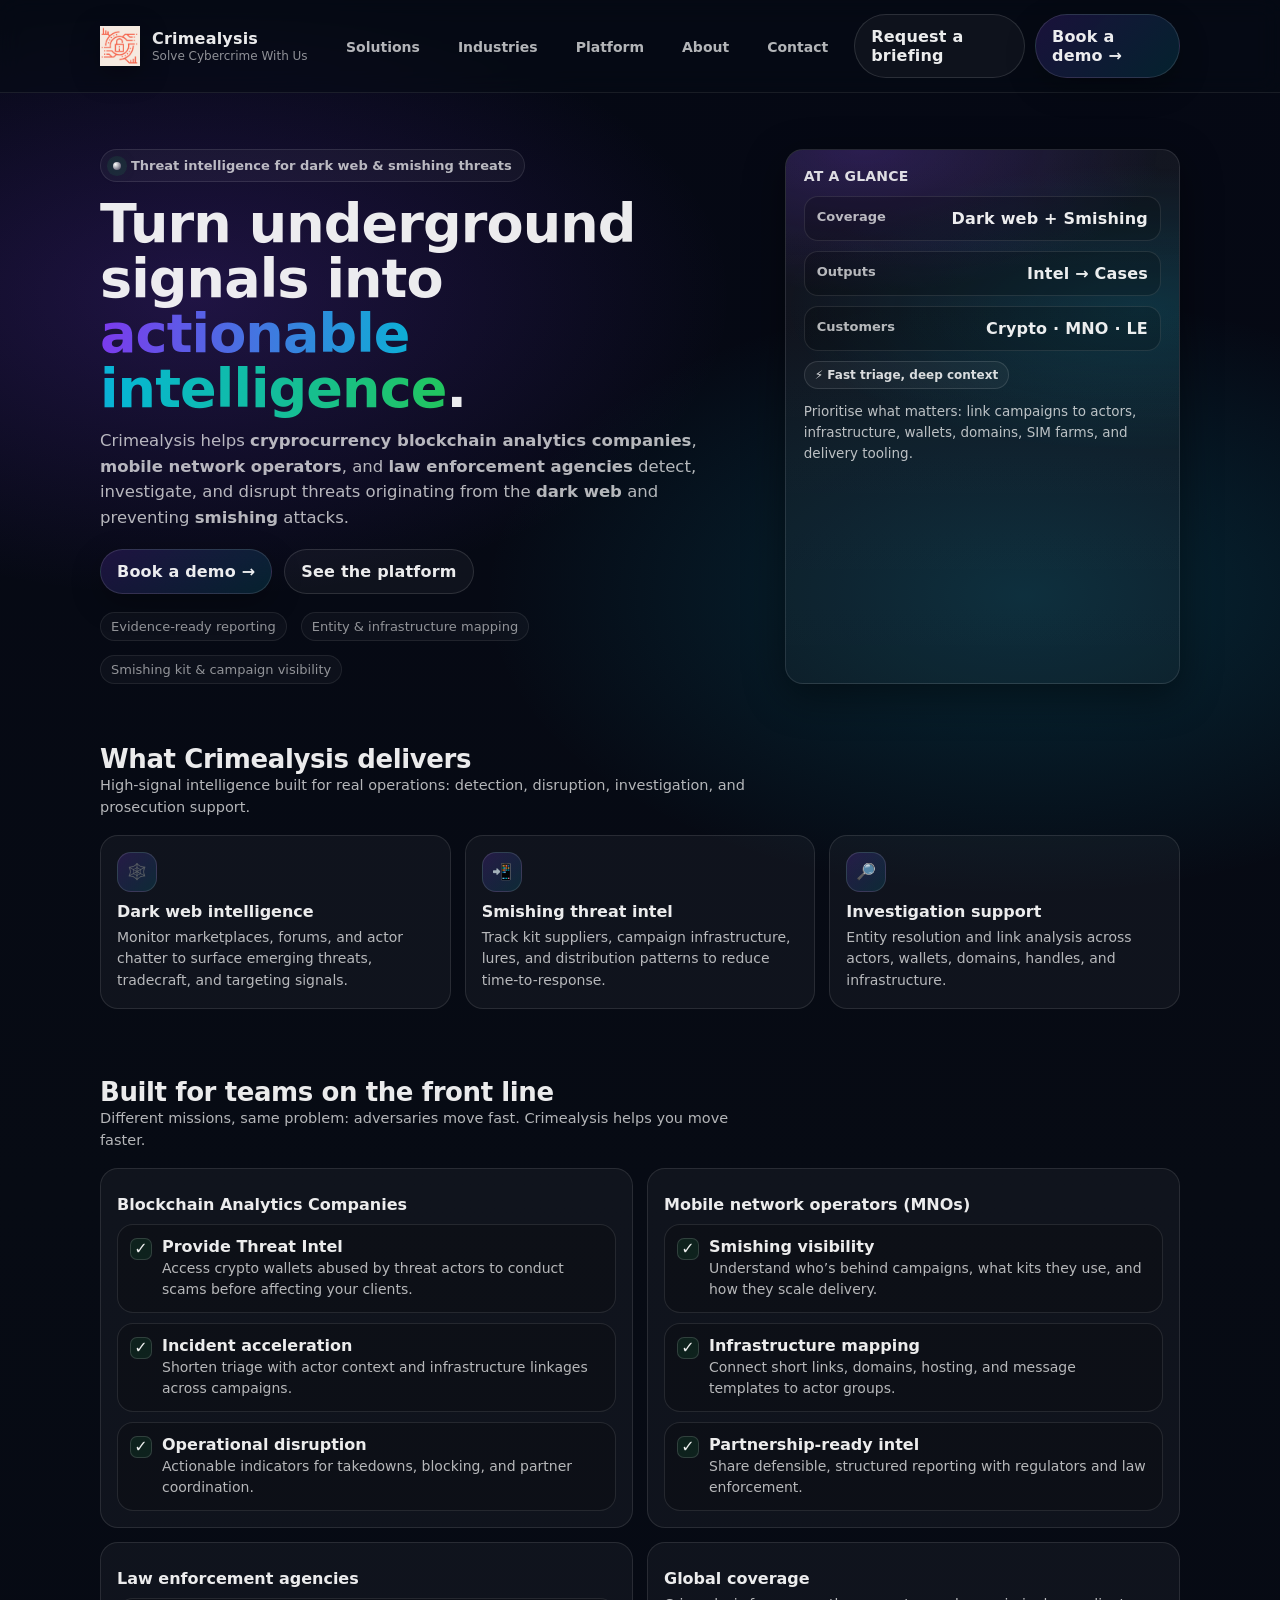
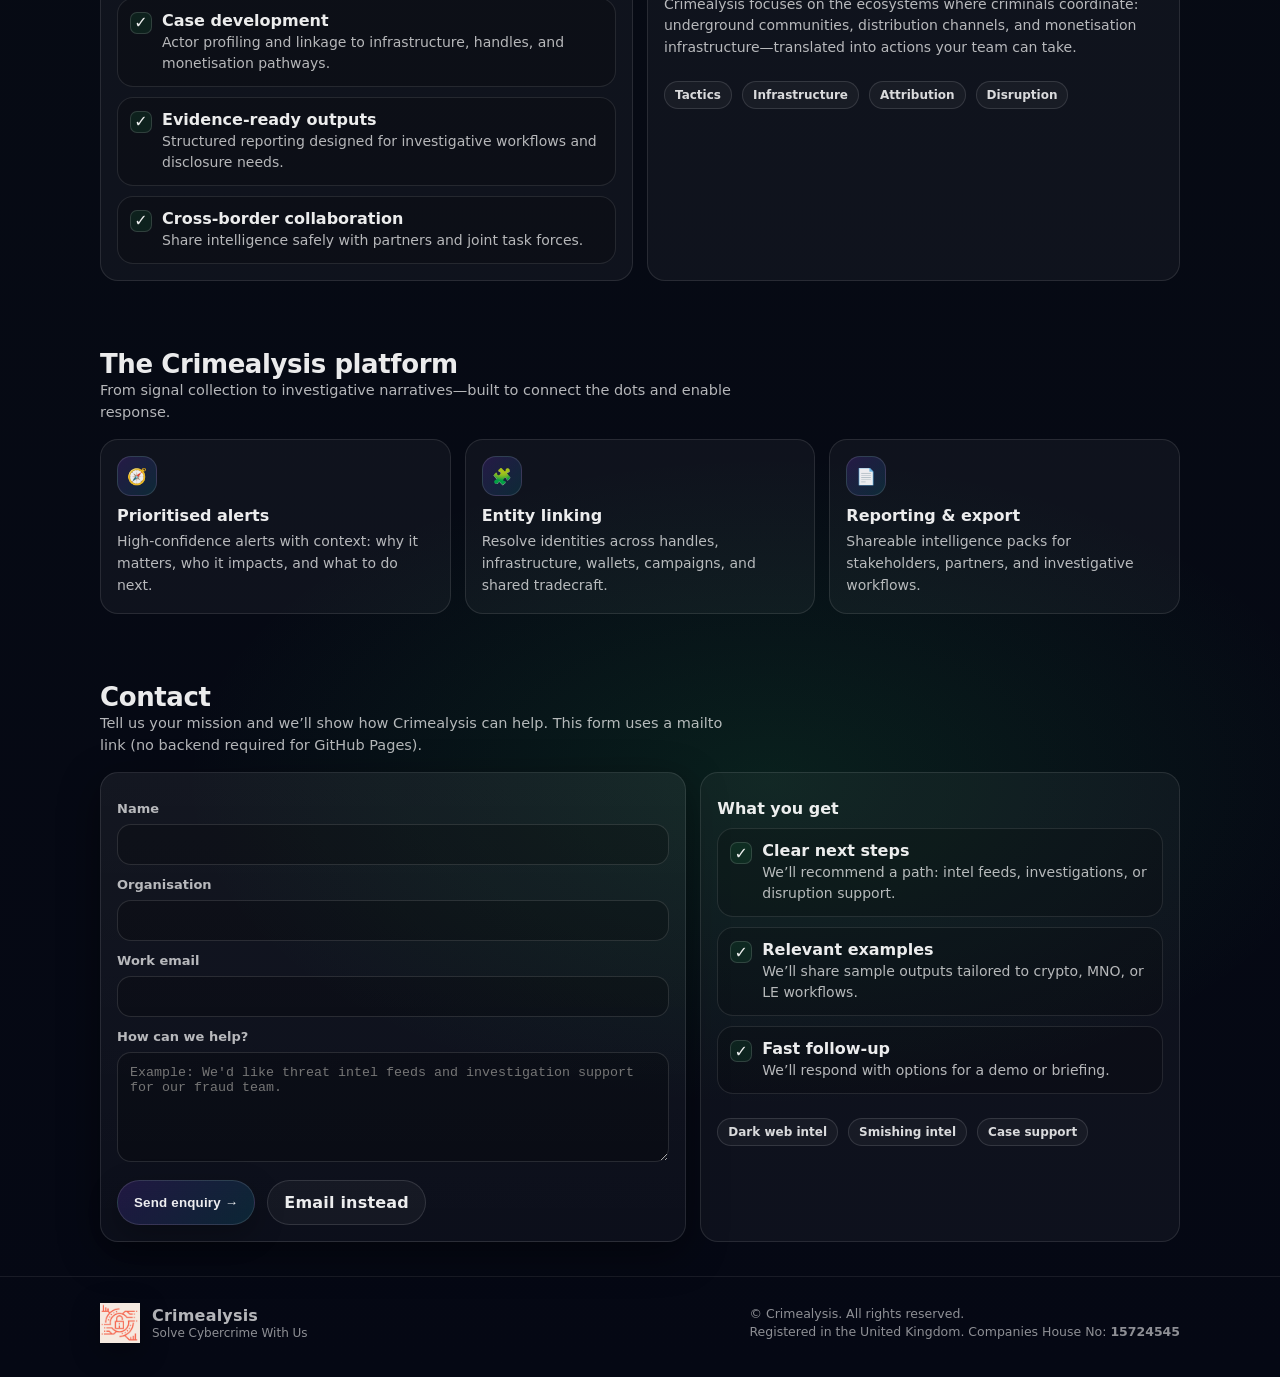
==== index.html @ 7a44de30 "Add files via upload" ====
<!doctype html>
<html lang="en-GB">

<head>
    <meta charset="utf-8" />
    <meta name="viewport" content="width=device-width, initial-scale=1" />
    <meta name="description" content="Crimealysis provides threat intelligence for crypto blockchain analytics companies, mobile network operators, and law enforcement—focused on dark web and smishing threats." />
    <meta name="theme-color" content="#0b1220" />
    <meta property="og:title" content="Crimealysis — Threat Intelligence for Dark Web & Smishing" />
    <meta property="og:description" content="Threat intelligence for crypto companies, mobile network operators, and law enforcement worldwide." />
    <meta property="og:type" content="website" />
    <meta property="og:image" content="assets/crimealysis-logo.png" />
    <meta property="og:locale" content="en_GB" />
    <title>Crimealysis — Threat Intelligence for Dark Web & Smishing Threat</title>
    <link rel="icon" href="assets/crimealysis-logo.png" />
    <link rel="stylesheet" href="css/styles.css" />
</head>

<body>
    <header>
        <div class="wrap">
            <div class="nav">
                <a class="brand" href="#top" aria-label="Crimealysis Home">
                    <img src="assets/crimealysis-logo.png" alt="Crimealysis logo" />
                    <div>
                        <div class="name">Crimealysis</div>
                        <div class="tag-mini">Solve Cybercrime With Us</div>
                    </div>
                </a>
                <button class="mobile-toggle" id="menuBtn" aria-expanded="false" aria-controls="mobileMenu">Menu</button>
                <nav aria-label="Primary navigation" class="desktop-nav">
                    <ul>
                        <li><a href="#solutions">Solutions</a></li>
                        <li><a href="#industries">Industries</a></li>
                        <li><a href="#platform">Platform</a></li>
                        <li><a href="#about">About</a></li>
                        <li><a href="#contact">Contact</a></li>
                    </ul>
                </nav>
                <div class="nav-cta">
                    <a class="btn secondary" href="#contact">Request a briefing</a>
                    <a class="btn" href="#contact">Book a demo →</a>
                </div>
            </div>
            <!-- Mobile menu -->
            <div id="mobileMenu" class="panel mobile-menu" hidden>
                <div class="pillrow">
                    <a class="btn secondary" href="#solutions">Solutions</a>
                    <a class="btn secondary" href="#industries">Industries</a>
                    <a class="btn secondary" href="#platform">Platform</a>
                    <a class="btn secondary" href="#about">About</a>
                    <a class="btn secondary" href="#contact">Contact</a>
                </div>
            </div>
        </div>
    </header>
    <main id="top">
        <div class="wrap">
            <section class="hero" aria-label="Hero">
                <div class="hero-grid">
                    <div>
                        <div class="kicker">
                            <span class="dot" aria-hidden="true"></span>
                            Threat intelligence for dark web & smishing threats
                        </div>
                        <h1>
                            Turn underground signals into <span class="grad">actionable intelligence</span>.
                        </h1>
                        <p class="lead">
                            Crimealysis helps <strong>cryprocurrency blockchain analytics companies</strong>, <strong>mobile network operators</strong>, and
                            <strong>law enforcement agencies</strong> detect, investigate, and disrupt threats originating from the
                            <strong>dark web</strong> and preventing <strong>smishing</strong> attacks.
                        </p>
                        <div class="hero-actions">
                            <a class="btn" href="#contact">Book a demo →</a>
                            <a class="btn secondary" href="#platform">See the platform</a>
                        </div>
                        <div class="mini" role="list" aria-label="Highlights">
                            <span role="listitem">Evidence-ready reporting</span>
                            <span role="listitem">Entity & infrastructure mapping</span>
                            <span role="listitem">Smishing kit & campaign visibility</span>
                        </div>
                    </div>
                    <aside class="panel hero-card" aria-label="At-a-glance">
                        <h3>At a glance</h3>
                        <div class="stat">
                            <div class="row">
                                <div class="label">Coverage</div>
                                <div class="value">Dark web + Smishing</div>
                            </div>
                            <div class="row">
                                <div class="label">Outputs</div>
                                <div class="value">Intel → Cases</div>
                            </div>
                            <div class="row">
                                <div class="label">Customers</div>
                                <div class="value">Crypto · MNO · LE</div>
                            </div>
                        </div>
                        <div class="badge" title="Designed for investigations and operational response">
                            ⚡ Fast triage, deep context
                        </div>
                        <p class="hero-card-note">
                            Prioritise what matters: link campaigns to actors, infrastructure, wallets, domains, SIM farms, and delivery tooling.
                        </p>
                    </aside>
                </div>
            </section>
            <section id="solutions" aria-label="Solutions">
                <div class="section-head">
                    <div>
                        <h2>What Crimealysis delivers</h2>
                        <p>High-signal intelligence built for real operations: detection, disruption, investigation, and prosecution support.</p>
                    </div>
                </div>
                <div class="grid3">
                    <div class="card">
                        <div class="icon" aria-hidden="true">🕸️</div>
                        <h3>Dark web intelligence</h3>
                        <p>Monitor marketplaces, forums, and actor chatter to surface emerging threats, tradecraft, and targeting signals.</p>
                    </div>
                    <div class="card">
                        <div class="icon" aria-hidden="true">📲</div>
                        <h3>Smishing threat intel</h3>
                        <p>Track kit suppliers, campaign infrastructure, lures, and distribution patterns to reduce time-to-response.</p>
                    </div>
                    <div class="card">
                        <div class="icon" aria-hidden="true">🔎</div>
                        <h3>Investigation support</h3>
                        <p>Entity resolution and link analysis across actors, wallets, domains, handles, and infrastructure.</p>
                    </div>
                </div>
            </section>
            <section id="industries" aria-label="Industries">
                <div class="section-head">
                    <div>
                        <h2>Built for teams on the front line</h2>
                        <p>Different missions, same problem: adversaries move fast. Crimealysis helps you move faster.</p>
                    </div>
                </div>
                <div class="split">
                    <div class="card">
                        <h3>Blockchain Analytics Companies</h3>
                        <div class="list">
                            <div class="li">
                                <div class="check" aria-hidden="true">✓</div>
                                <div>
                                    <strong>Provide Threat Intel</strong>
                                    <span>Access crypto wallets abused by threat actors to conduct scams before affecting your clients.</span>
                                </div>
                            </div>
                            <div class="li">
                                <div class="check" aria-hidden="true">✓</div>
                                <div>
                                    <strong>Incident acceleration</strong>
                                    <span>Shorten triage with actor context and infrastructure linkages across campaigns.</span>
                                </div>
                            </div>
                            <div class="li">
                                <div class="check" aria-hidden="true">✓</div>
                                <div>
                                    <strong>Operational disruption</strong>
                                    <span>Actionable indicators for takedowns, blocking, and partner coordination.</span>
                                </div>
                            </div>
                        </div>
                    </div>
                    <div class="card">
                        <h3>Mobile network operators (MNOs)</h3>
                        <div class="list">
                            <div class="li">
                                <div class="check" aria-hidden="true">✓</div>
                                <div>
                                    <strong>Smishing visibility</strong>
                                    <span>Understand who’s behind campaigns, what kits they use, and how they scale delivery.</span>
                                </div>
                            </div>
                            <div class="li">
                                <div class="check" aria-hidden="true">✓</div>
                                <div>
                                    <strong>Infrastructure mapping</strong>
                                    <span>Connect short links, domains, hosting, and message templates to actor groups.</span>
                                </div>
                            </div>
                            <div class="li">
                                <div class="check" aria-hidden="true">✓</div>
                                <div>
                                    <strong>Partnership-ready intel</strong>
                                    <span>Share defensible, structured reporting with regulators and law enforcement.</span>
                                </div>
                            </div>
                        </div>
                    </div>
                    <div class="card">
                        <h3>Law enforcement agencies</h3>
                        <div class="list">
                            <div class="li">
                                <div class="check" aria-hidden="true">✓</div>
                                <div>
                                    <strong>Case development</strong>
                                    <span>Actor profiling and linkage to infrastructure, handles, and monetisation pathways.</span>
                                </div>
                            </div>
                            <div class="li">
                                <div class="check" aria-hidden="true">✓</div>
                                <div>
                                    <strong>Evidence-ready outputs</strong>
                                    <span>Structured reporting designed for investigative workflows and disclosure needs.</span>
                                </div>
                            </div>
                            <div class="li">
                                <div class="check" aria-hidden="true">✓</div>
                                <div>
                                    <strong>Cross-border collaboration</strong>
                                    <span>Share intelligence safely with partners and joint task forces.</span>
                                </div>
                            </div>
                        </div>
                    </div>
                    <div class="card">
                        <h3>Global coverage</h3>
                        <p class="muted">
                            Crimealysis focuses on the ecosystems where criminals coordinate: underground communities, distribution channels,
                            and monetisation infrastructure—translated into actions your team can take.
                        </p>
                        <div class="pillrow">
                            <span class="badge">Tactics</span>
                            <span class="badge">Infrastructure</span>
                            <span class="badge">Attribution</span>
                            <span class="badge">Disruption</span>
                        </div>
                    </div>
                </div>
            </section>
            <section id="platform" aria-label="Platform">
                <div class="section-head">
                    <div>
                        <h2>The Crimealysis platform</h2>
                        <p>From signal collection to investigative narratives—built to connect the dots and enable response.</p>
                    </div>
                </div>
                <div class="grid3">
                    <div class="card">
                        <div class="icon" aria-hidden="true">🧭</div>
                        <h3>Prioritised alerts</h3>
                        <p>High-confidence alerts with context: why it matters, who it impacts, and what to do next.</p>
                    </div>
                    <div class="card">
                        <div class="icon" aria-hidden="true">🧩</div>
                        <h3>Entity linking</h3>
                        <p>Resolve identities across handles, infrastructure, wallets, campaigns, and shared tradecraft.</p>
                    </div>
                    <div class="card">
                        <div class="icon" aria-hidden="true">📄</div>
                        <h3>Reporting & export</h3>
                        <p>Shareable intelligence packs for stakeholders, partners, and investigative workflows.</p>
                    </div>
                </div>
            </section>
            <section id="contact" aria-label="Contact">
                <div class="section-head">
                    <div>
                        <h2>Contact</h2>
                        <p>Tell us your mission and we’ll show how Crimealysis can help. This form uses a mailto link (no backend required for GitHub Pages).</p>
                    </div>
                </div>
                <div class="contact">
                    <div class="panel form">
                        <form id="contactForm" action="https://formspree.io/f/mdaongka" method="POST">
                            <label for="name">Name</label>
                            <input id="name" name="name" autocomplete="name" required />
                            <label for="org">Organisation</label>
                            <input id="org" name="org" autocomplete="organization" required />
                            <label for="email">Work email</label>
                            <input id="email" name="email" type="email" autocomplete="email" required />
                            <label for="message">How can we help?</label>
                            <textarea id="message" name="message" placeholder="Example: We'd like threat intel feeds and investigation support for our fraud team."></textarea>
                            <div class="hero-actions" style="margin-top:14px;">
                                <button class="btn" type="submit">Send enquiry →</button>
                                <a class="btn secondary" href="mailto:contact@crimealysis.com?subject=Crimealysis%20Enquiry">Email instead</a>
                            </div>
                            <div id="formStatus" class="form-status" role="status" aria-live="polite"></div>
                        </form>
                    </div>
                    <div class="card">
                        <h3>What you get</h3>
                        <div class="list">
                            <div class="li">
                                <div class="check" aria-hidden="true">✓</div>
                                <div><strong>Clear next steps</strong><span>We’ll recommend a path: intel feeds, investigations, or disruption support.</span></div>
                            </div>
                            <div class="li">
                                <div class="check" aria-hidden="true">✓</div>
                                <div><strong>Relevant examples</strong><span>We’ll share sample outputs tailored to crypto, MNO, or LE workflows.</span></div>
                            </div>
                            <div class="li">
                                <div class="check" aria-hidden="true">✓</div>
                                <div><strong>Fast follow-up</strong><span>We’ll respond with options for a demo or briefing.</span></div>
                            </div>
                        </div>
                        <div class="pillrow" style="margin-top:14px;">
                            <span class="badge">Dark web intel</span>
                            <span class="badge">Smishing intel</span>
                            <span class="badge">Case support</span>
                        </div>
                    </div>
                </div>
            </section>
        </div>
    </main>
    <footer>
        <div class="wrap">
            <div class="foot">
                <div class="brand" style="min-width:auto">
                    <img src="assets/crimealysis-logo.png" alt="Crimealysis logo" />
                    <div>
                        <div class="name">Crimealysis</div>
                        <div class="tag-mini">Solve Cybercrime With Us</div>
                    </div>
                </div>
                <div class="fine">
                    © <span id="year"></span> Crimealysis. All rights reserved.
                    <br />
                    Registered in the United Kingdom. Companies House No: <strong>15724545</strong>
                </div>
            </div>
        </div>
    </footer>
    <script src="js/main.js"></script>
</body>

</html>
---- css/styles.css ----
:root{
  --bg:#070b14;
  --panel:rgba(255,255,255,.06);
  --text:rgba(255,255,255,.92);
  --muted:rgba(255,255,255,.70);
  --muted2:rgba(255,255,255,.55);
  --stroke:rgba(255,255,255,.12);

  --shadow: 0 12px 40px rgba(0,0,0,.45);
  --radius: 18px;
  --max: 1120px;
}

*{box-sizing:border-box}
html{scroll-behavior:smooth}
body{
  margin:0;
  font-family: ui-sans-serif, system-ui, -apple-system, Segoe UI, Roboto, Helvetica, Arial, "Apple Color Emoji","Segoe UI Emoji";
  color:var(--text);
  background:
    radial-gradient(900px 500px at 15% 10%, rgba(124,58,237,.22), transparent 60%),
    radial-gradient(900px 500px at 80% 20%, rgba(6,182,212,.18), transparent 60%),
    radial-gradient(900px 500px at 60% 80%, rgba(34,197,94,.12), transparent 65%),
    linear-gradient(180deg, #050814 0%, #070b14 40%, #050814 100%);
  min-height:100vh;
}

a{color:inherit; text-decoration:none}
.wrap{max-width:var(--max); margin:0 auto; padding:0 20px}

.btn{
  display:inline-flex; align-items:center; justify-content:center; gap:.55rem;
  padding:12px 16px;
  border-radius: 999px;
  border:1px solid var(--stroke);
  background: linear-gradient(135deg, rgba(124,58,237,.18), rgba(6,182,212,.14));
  color:var(--text);
  box-shadow: 0 10px 30px rgba(0,0,0,.28);
  font-weight: 650;
  letter-spacing:.2px;
  transition: transform .12s ease, background .2s ease, border-color .2s ease;
  user-select:none;
  cursor:pointer;
}
.btn:hover{transform: translateY(-1px); border-color: rgba(255,255,255,.22)}
.btn.secondary{
  background: rgba(255,255,255,.04);
  box-shadow:none;
}

header{
  position:sticky; top:0; z-index:50;
  backdrop-filter: blur(12px);
  background: rgba(7,11,20,.55);
  border-bottom: 1px solid rgba(255,255,255,.08);
}
.nav{
  display:flex; align-items:center; justify-content:space-between;
  padding: 14px 0;
  gap:16px;
}
.brand{display:flex; align-items:center; gap:12px; min-width: 220px;}
.brand img{
  width: 40px; height: 40px; object-fit: contain;
  filter: drop-shadow(0 8px 14px rgba(0,0,0,.35));
}
.brand .name{font-weight:800; letter-spacing:.2px}
.brand .tag-mini{color:var(--muted2); font-size: 12px; margin-top:1px}

.desktop-nav ul{
  list-style:none; margin:0; padding:0;
  display:flex; gap: 18px; align-items:center;
}
.desktop-nav a{
  color: var(--muted);
  font-weight: 650;
  font-size: 14px;
  padding: 8px 10px;
  border-radius: 999px;
  transition: background .2s ease, color .2s ease;
}
.desktop-nav a:hover{background: rgba(255,255,255,.06); color: var(--text)}

.nav-cta{display:flex; gap:10px; align-items:center}

.mobile-toggle{
  display:none;
  border:1px solid var(--stroke);
  background: rgba(255,255,255,.04);
  border-radius: 12px;
  padding: 10px 12px;
  color: var(--text);
  font-weight: 700;
}

.panel{
  border: 1px solid rgba(255,255,255,.10);
  background: linear-gradient(180deg, rgba(255,255,255,.06), rgba(255,255,255,.03));
  border-radius: var(--radius);
  box-shadow: var(--shadow);
}

.mobile-menu{margin: 0 0 14px; padding: 10px}

.hero{padding: 56px 0 26px}
.hero-grid{
  display:grid;
  grid-template-columns: 1.25fr .75fr;
  gap: 26px;
  align-items: stretch;
}
.kicker{
  display:inline-flex; align-items:center; gap:10px;
  padding: 8px 12px;
  border:1px solid rgba(255,255,255,.10);
  background: rgba(255,255,255,.04);
  border-radius: 999px;
  color: var(--muted);
  font-weight: 650;
  font-size: 13px;
}
.dot{
  width:8px; height:8px; border-radius: 50%;
  background: radial-gradient(circle at 30% 30%, #fff, rgba(255,255,255,.12));
  box-shadow: 0 0 0 6px rgba(34,197,94,.10), 0 0 22px rgba(34,197,94,.18);
}
h1{
  font-size: clamp(34px, 5vw, 54px);
  line-height: 1.02;
  margin: 14px 0 12px;
  letter-spacing: -0.9px;
}
.grad{
  background: linear-gradient(90deg, rgba(124,58,237,1), rgba(6,182,212,1), rgba(34,197,94,1));
  -webkit-background-clip: text;
  background-clip:text;
  color: transparent;
}
.lead{
  color: var(--muted);
  font-size: 16.5px;
  line-height: 1.55;
  max-width: 60ch;
  margin: 0 0 18px;
}
.hero-actions{display:flex; gap:12px; flex-wrap:wrap; margin-top: 16px}
.mini{
  display:flex; gap:14px; flex-wrap:wrap;
  margin-top: 18px;
  color: var(--muted2);
  font-size: 13px;
}
.mini span{
  display:inline-flex; align-items:center; gap:8px;
  padding: 6px 10px;
  border:1px solid rgba(255,255,255,.08);
  background: rgba(255,255,255,.03);
  border-radius: 999px;
}

.hero-card{padding: 18px; position:relative; overflow:hidden}
.hero-card::before{
  content:"";
  position:absolute;
  inset:-2px;
  background:
    radial-gradient(500px 240px at 20% 0%, rgba(124,58,237,.28), transparent 60%),
    radial-gradient(600px 240px at 90% 30%, rgba(6,182,212,.22), transparent 60%);
  opacity:.85;
  pointer-events:none;
}
.hero-card > *{position:relative}
.hero-card h3{
  margin: 0 0 10px;
  font-size: 14px;
  letter-spacing:.18px;
  color: rgba(255,255,255,.85);
  font-weight: 800;
  text-transform: uppercase;
}
.stat{display:grid; gap: 10px; margin-top: 12px}
.stat .row{
  display:flex; justify-content:space-between; gap:14px;
  padding: 12px 12px;
  border-radius: 14px;
  border:1px solid rgba(255,255,255,.10);
  background: rgba(0,0,0,.20);
}
.stat .label{color: var(--muted); font-weight: 650; font-size: 13px}
.stat .value{font-weight: 850; letter-spacing:.2px}
.badge{
  display:inline-flex; align-items:center; gap:8px;
  font-size: 12px; font-weight: 750;
  padding: 6px 10px;
  border-radius: 999px;
  border:1px solid rgba(255,255,255,.12);
  background: rgba(255,255,255,.04);
  color: rgba(255,255,255,.84);
  margin-top: 10px;
}
.hero-card-note{
  margin:12px 0 0;
  color: rgba(255,255,255,.72);
  font-size: 13.5px;
  line-height: 1.55;
}

section{padding: 34px 0}
.section-head{
  display:flex; align-items:flex-end; justify-content:space-between; gap:18px;
  margin-bottom: 16px;
}
.section-head h2{
  margin:0;
  font-size: 26px;
  letter-spacing: -0.4px;
}
.section-head p{
  margin:0;
  color: var(--muted);
  max-width: 70ch;
  line-height:1.55;
  font-size: 14.5px;
}

.grid3{
  display:grid;
  grid-template-columns: repeat(3, 1fr);
  gap: 14px;
}
.card{
  padding: 16px;
  border-radius: var(--radius);
  border: 1px solid rgba(255,255,255,.10);
  background: rgba(255,255,255,.04);
}
.card h3{margin:10px 0 6px; font-size: 16px}
.card p{margin:0; color: var(--muted); line-height:1.55; font-size: 14px}
.icon{
  width: 40px; height: 40px; border-radius: 14px;
  border: 1px solid rgba(255,255,255,.12);
  background: linear-gradient(135deg, rgba(124,58,237,.20), rgba(6,182,212,.14));
  display:grid; place-items:center;
  font-weight: 900;
}

.split{
  display:grid;
  grid-template-columns: 1fr 1fr;
  gap: 14px;
}
.list{display:grid; gap:10px; margin-top: 10px}
.li{
  display:flex; gap:10px; align-items:flex-start;
  padding: 12px;
  border: 1px solid rgba(255,255,255,.10);
  border-radius: 16px;
  background: rgba(0,0,0,.18);
}
.check{
  width: 22px; height: 22px; border-radius: 7px;
  border:1px solid rgba(255,255,255,.14);
  background: rgba(34,197,94,.10);
  display:grid; place-items:center;
  flex: 0 0 auto;
  margin-top: 1px;
}
.li strong{display:block; margin-bottom:2px}
.li span{color: var(--muted); line-height:1.5; font-size: 14px}
.muted{margin-top:10px; color: var(--muted); line-height:1.6}

.contact{
  display:grid;
  grid-template-columns: 1.1fr .9fr;
  gap: 14px;
  align-items:stretch;
}
.form{padding: 16px}

.form-status{
  margin-top: 12px;
  padding: 12px 12px;
  border-radius: 14px;
  border: 1px solid rgba(255,255,255,.12);
  background: rgba(255,255,255,.04);
  color: rgba(255,255,255,.86);
  font-size: 13.5px;
  line-height: 1.5;
  display: none;
}
.form-status.show{ display:block; }
.form-status.ok{
  border-color: rgba(34,197,94,.25);
  background: rgba(34,197,94,.10);
}
.form-status.err{
  border-color: rgba(239,68,68,.30);
  background: rgba(239,68,68,.10);
}


label{display:block; font-size: 13px; color: var(--muted); font-weight: 650; margin: 12px 0 8px}
input, textarea{
  width:100%;
  padding: 12px 12px;
  border-radius: 14px;
  border: 1px solid rgba(255,255,255,.12);
  background: rgba(0,0,0,.22);
  color: var(--text);
  outline:none;
}
textarea{min-height: 110px; resize: vertical}
.help{color: var(--muted2); font-size: 12px; margin-top: 10px; line-height:1.5}

.pillrow{display:flex; flex-wrap:wrap; gap:10px; margin-top: 12px}

footer{
  padding: 26px 0 34px;
  border-top: 1px solid rgba(255,255,255,.08);
  color: var(--muted);
}
.foot{
  display:flex;
  justify-content:space-between;
  gap: 16px;
  flex-wrap: wrap;
  align-items:center;
}
.fine{color: var(--muted2); font-size: 12.5px; line-height:1.5}

@media (max-width: 920px){
  .hero-grid{grid-template-columns: 1fr}
  .grid3{grid-template-columns: 1fr}
  .split{grid-template-columns: 1fr}
  .contact{grid-template-columns: 1fr}
  .desktop-nav ul{display:none}
  .mobile-toggle{display:inline-flex}
  .brand{min-width:auto}
}

@media (prefers-reduced-motion: reduce){
  html{scroll-behavior:auto}
  .btn{transition:none}
}
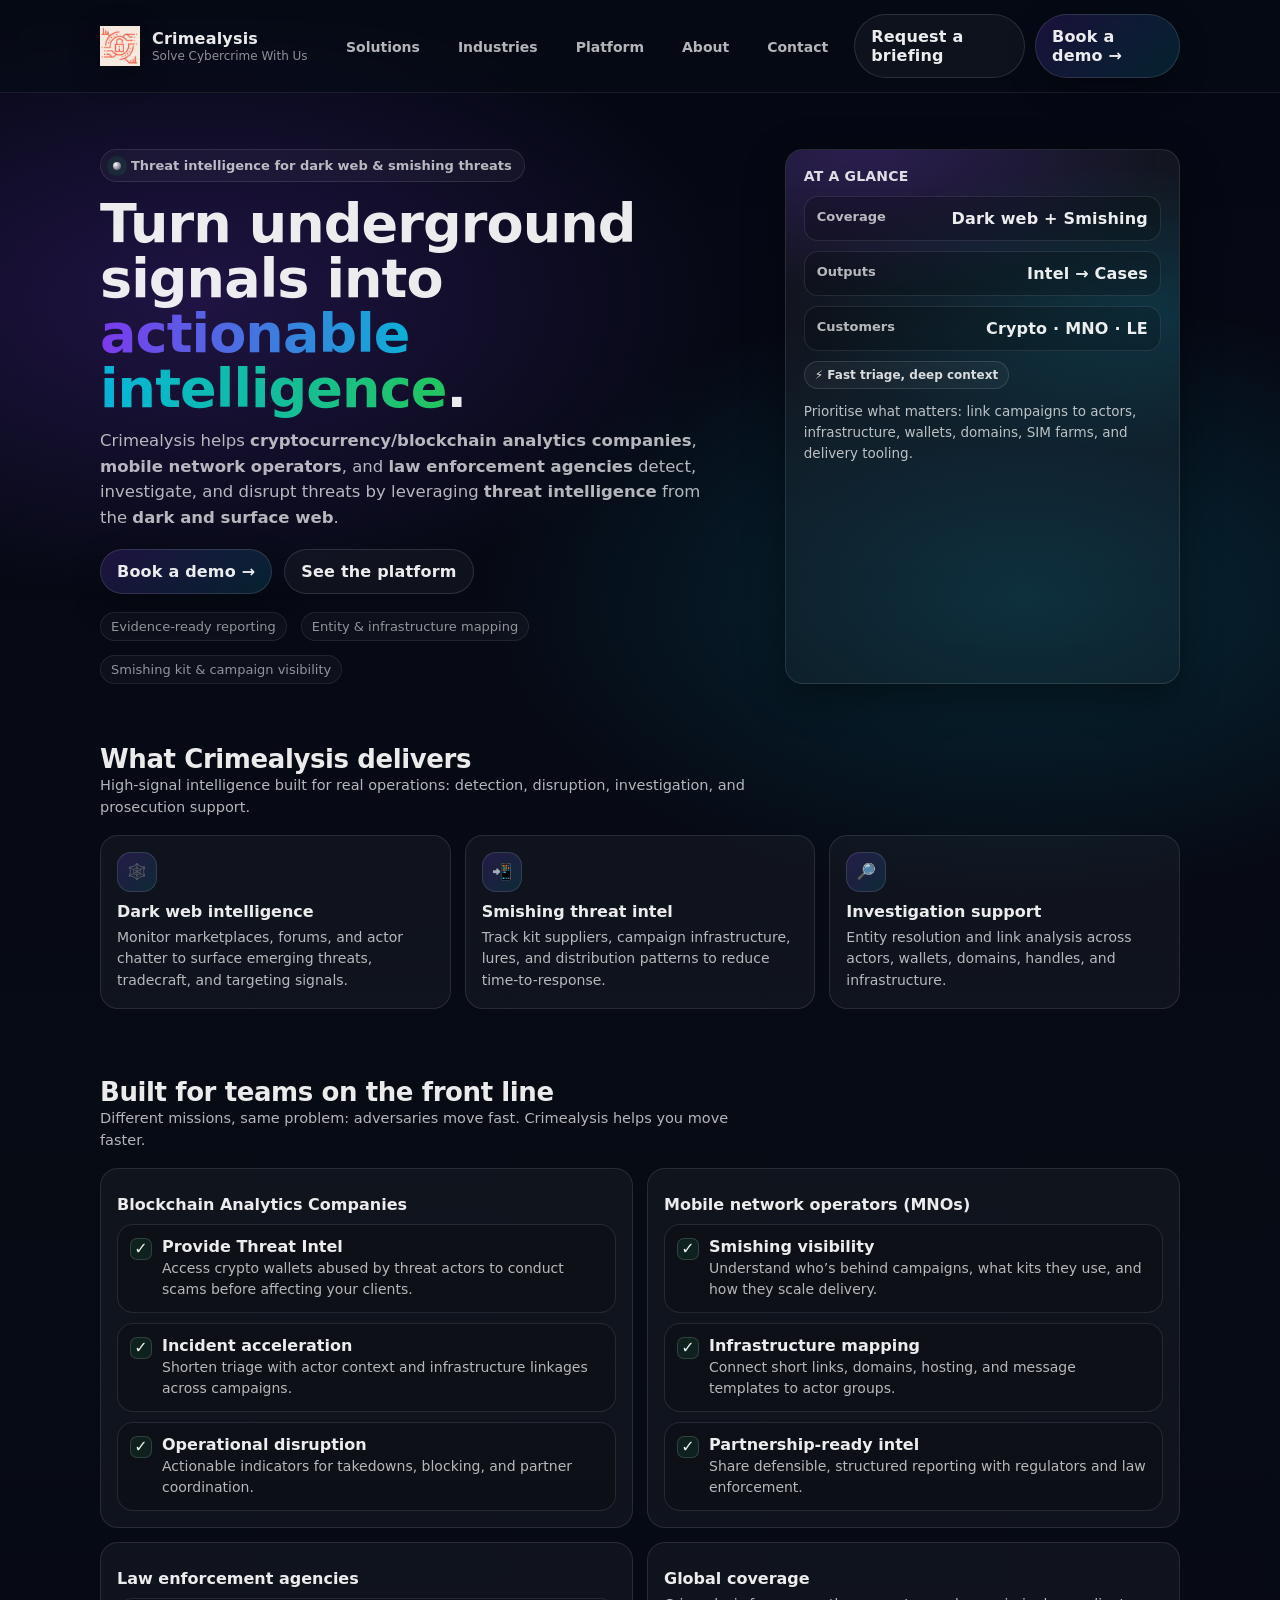
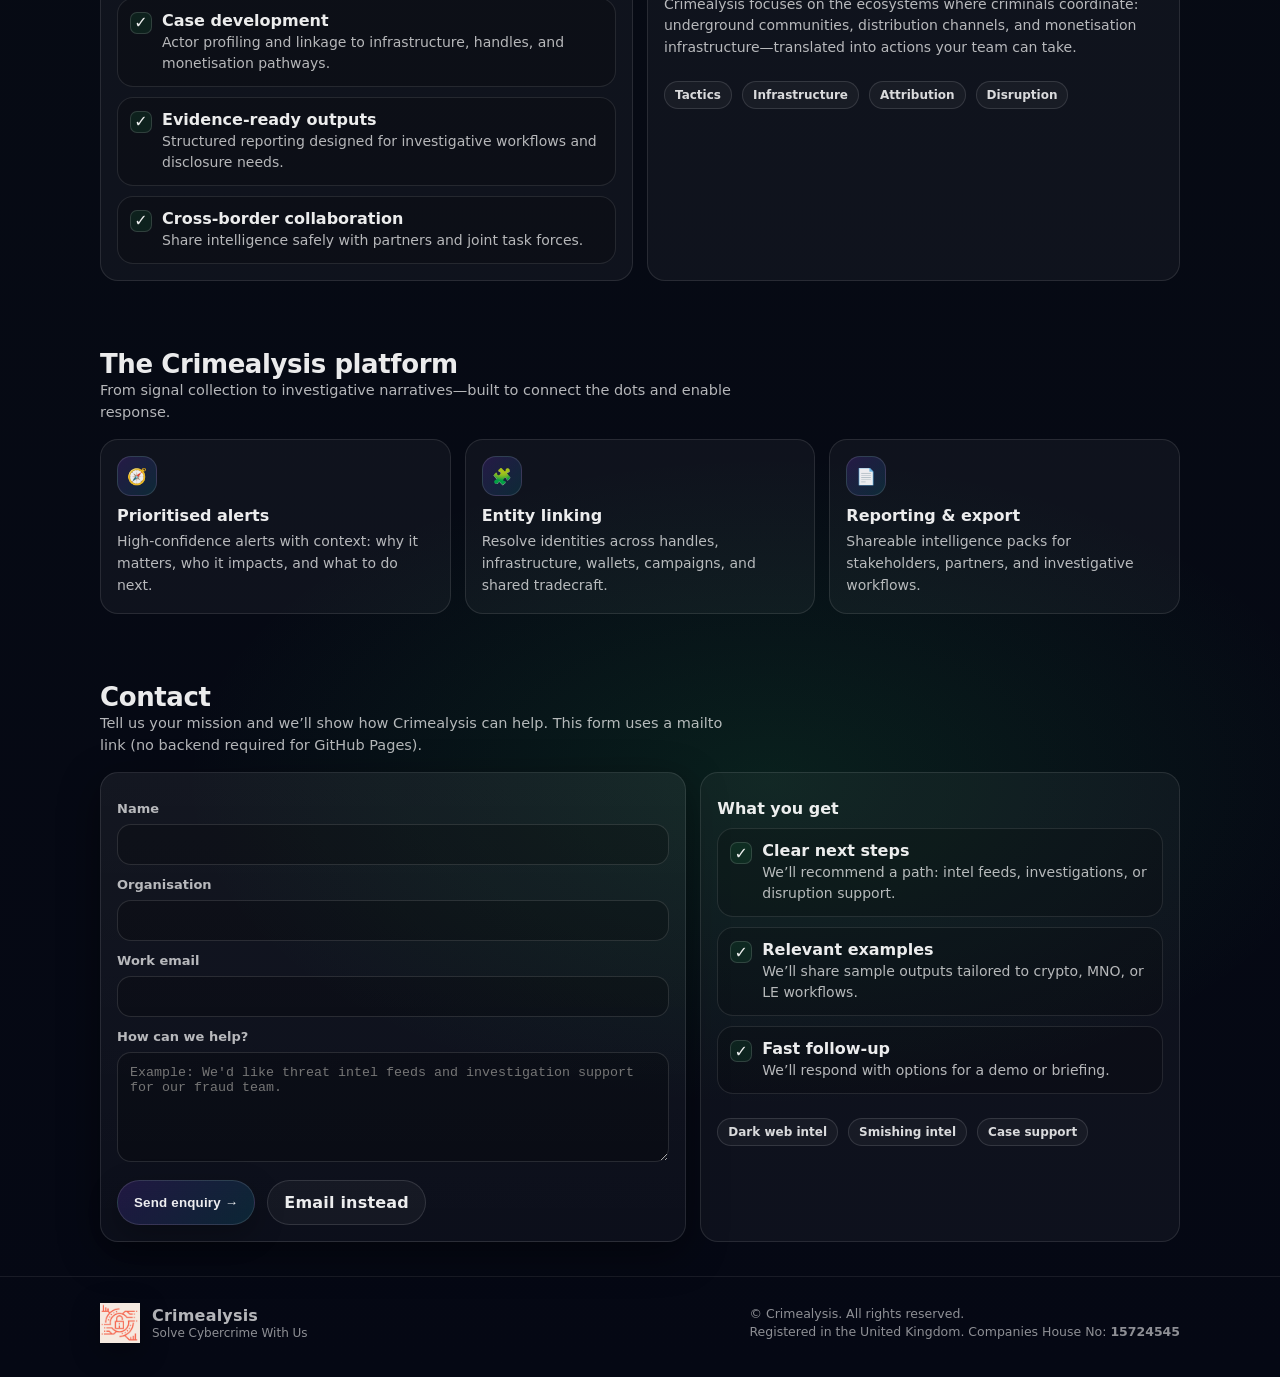
==== commit e45dc5e6: "Update meta descriptions and content for clarity" ====
--- a/index.html
+++ b/index.html
@@ -4,10 +4,10 @@
 <head>
     <meta charset="utf-8" />
     <meta name="viewport" content="width=device-width, initial-scale=1" />
-    <meta name="description" content="Crimealysis provides threat intelligence for crypto blockchain analytics companies, mobile network operators, and law enforcement—focused on dark web and smishing threats." />
+    <meta name="description" content="Crimealysis provides threat intelligence for cryptocurrency/blockchain analytics companies, mobile network operators, and law enforcement—focused on dark web and smishing threats." />
     <meta name="theme-color" content="#0b1220" />
     <meta property="og:title" content="Crimealysis — Threat Intelligence for Dark Web & Smishing" />
-    <meta property="og:description" content="Threat intelligence for crypto companies, mobile network operators, and law enforcement worldwide." />
+    <meta property="og:description" content="Threat intelligence for cryptocurrency/blockchain analytics companies, mobile network operators, and law enforcement worldwide." />
     <meta property="og:type" content="website" />
     <meta property="og:image" content="assets/crimealysis-logo.png" />
     <meta property="og:locale" content="en_GB" />
@@ -67,9 +67,9 @@
                             Turn underground signals into <span class="grad">actionable intelligence</span>.
                         </h1>
                         <p class="lead">
-                            Crimealysis helps <strong>cryprocurrency blockchain analytics companies</strong>, <strong>mobile network operators</strong>, and
-                            <strong>law enforcement agencies</strong> detect, investigate, and disrupt threats originating from the
-                            <strong>dark web</strong> and preventing <strong>smishing</strong> attacks.
+                            Crimealysis helps <strong>cryptocurrency/blockchain analytics companies</strong>, <strong>mobile network operators</strong>, and
+                            <strong>law enforcement agencies</strong> detect, investigate, and disrupt threats by leveraging <strong>threat intelligence</strong> from the <strong>dark 
+                            and surface web</strong>.
                         </p>
                         <div class="hero-actions">
                             <a class="btn" href="#contact">Book a demo →</a>
@@ -329,4 +329,4 @@
     <script src="js/main.js"></script>
 </body>
 
-</html>+</html>
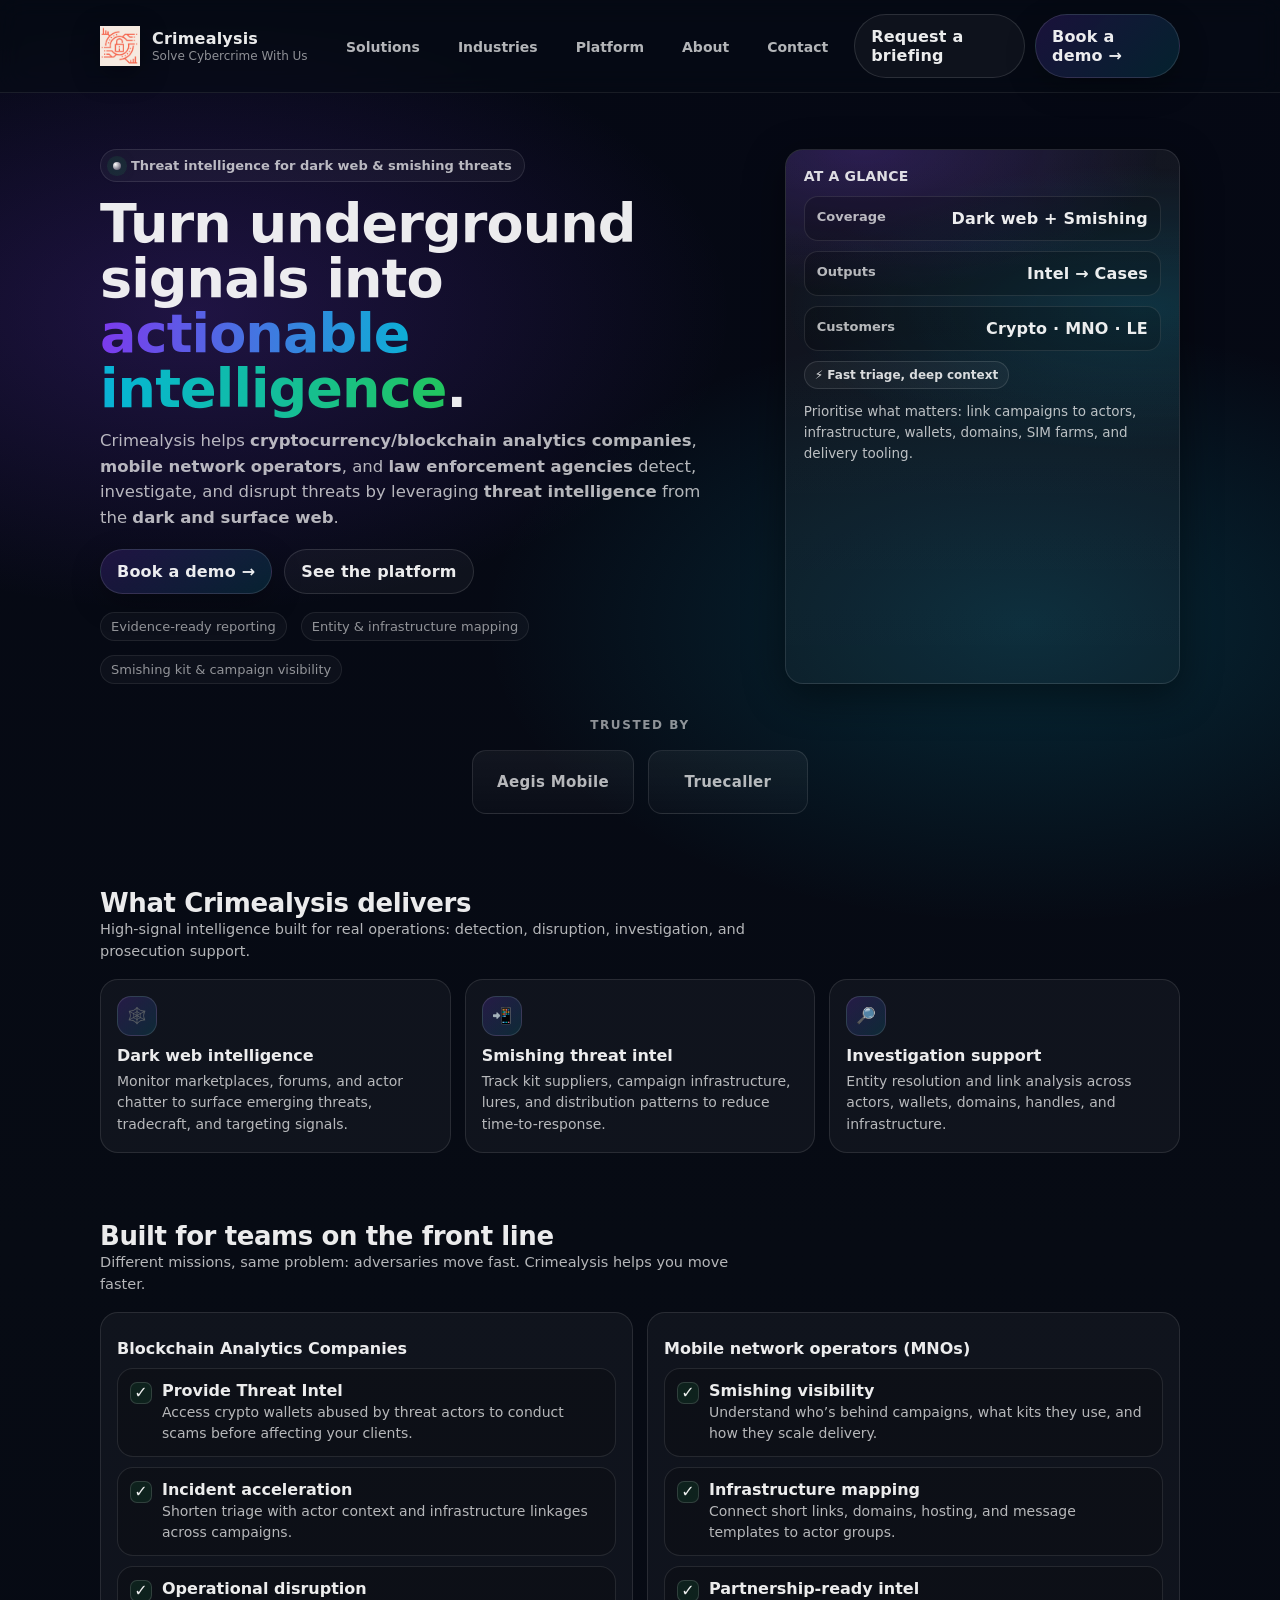
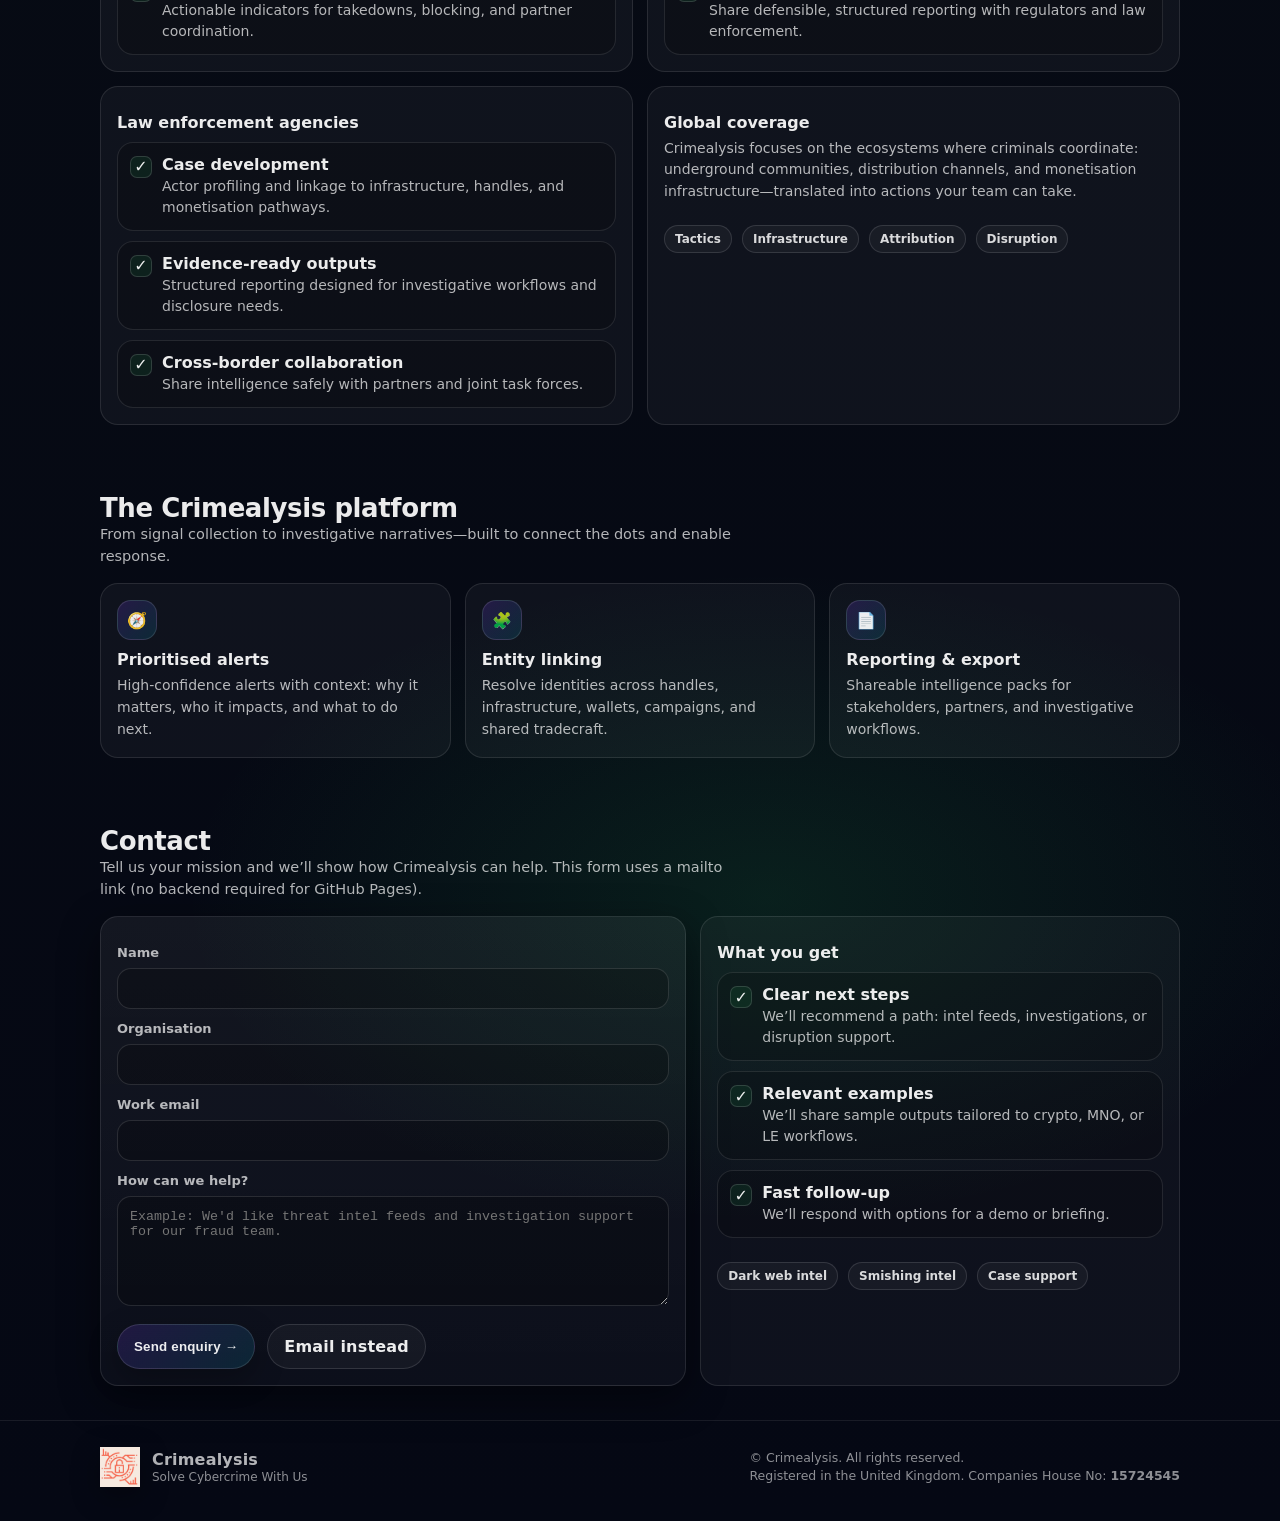
==== commit 503ae2df: "Add trusted-by cleint logo section" ====
--- a/index.html
+++ b/index.html
@@ -106,6 +106,27 @@
                     </aside>
                 </div>
             </section>
+            <section id="trust" class="trust-strip" aria-label="Trusted by">
+                <div class="trust-label">Trusted by</div>
+                <div class="logo-grid">
+                    <div class="logo-item">
+                        <img src="assets/logos/aegis-mobile.png" alt="Aegis Mobile" loading="lazy"
+                            onerror="this.style.display='none'; this.nextElementSibling.style.display='inline-flex';" />
+                        <span class="logo-fallback">Aegis Mobile</span>
+                    </div>
+                    <div class="logo-item">
+                        <img src="assets/logos/truecaller.png" alt="Truecaller" loading="lazy"
+                            onerror="this.style.display='none'; this.nextElementSibling.style.display='inline-flex';" />
+                        <span class="logo-fallback">Truecaller</span>
+                    </div>
+                    <!--
+                        To add another client, copy the block above and update 3 things:
+                        1. img src -> assets/logos/your-client-file.png (drop the actual logo file in assets/logos/)
+                        2. img alt -> "Client Name"
+                        3. logo-fallback text -> "Client Name" (shown automatically if the image fails to load)
+                    -->
+                </div>
+            </section>
             <section id="solutions" aria-label="Solutions">
                 <div class="section-head">
                     <div>
--- a/css/styles.css
+++ b/css/styles.css
@@ -102,6 +102,61 @@
 
 .mobile-menu{margin: 0 0 14px; padding: 10px}
 
+.trust-strip{
+  padding: 8px 0 40px;
+}
+.trust-label{
+  text-align:center;
+  color: var(--muted2);
+  font-size: 12px;
+  font-weight: 700;
+  letter-spacing: 1.6px;
+  text-transform: uppercase;
+  margin-bottom: 18px;
+}
+.logo-grid{
+  display:flex;
+  flex-wrap: wrap;
+  align-items:center;
+  justify-content:center;
+  gap: 14px;
+}
+.logo-item{
+  display:flex;
+  align-items:center;
+  justify-content:center;
+  padding: 14px 24px;
+  min-width: 160px;
+  min-height: 64px;
+  border:1px solid rgba(255,255,255,.10);
+  background: linear-gradient(180deg, rgba(255,255,255,.05), rgba(255,255,255,.02));
+  border-radius: 14px;
+  transition: transform .15s ease, border-color .2s ease, background .2s ease;
+}
+.logo-item:hover{
+  transform: translateY(-2px);
+  border-color: rgba(255,255,255,.22);
+  background: rgba(255,255,255,.06);
+}
+.logo-item img{
+  max-width: 130px;
+  max-height: 36px;
+  object-fit: contain;
+  filter: grayscale(1) brightness(1.6) contrast(0.9) opacity(0.85);
+  transition: filter .2s ease;
+}
+.logo-item:hover img{
+  filter: grayscale(0) brightness(1) opacity(1);
+}
+.logo-fallback{
+  display:none;
+  align-items:center;
+  color: var(--muted);
+  font-weight: 750;
+  font-size: 15px;
+  letter-spacing: .3px;
+}
+
 .hero{padding: 56px 0 26px}
 .hero-grid{
   display:grid;
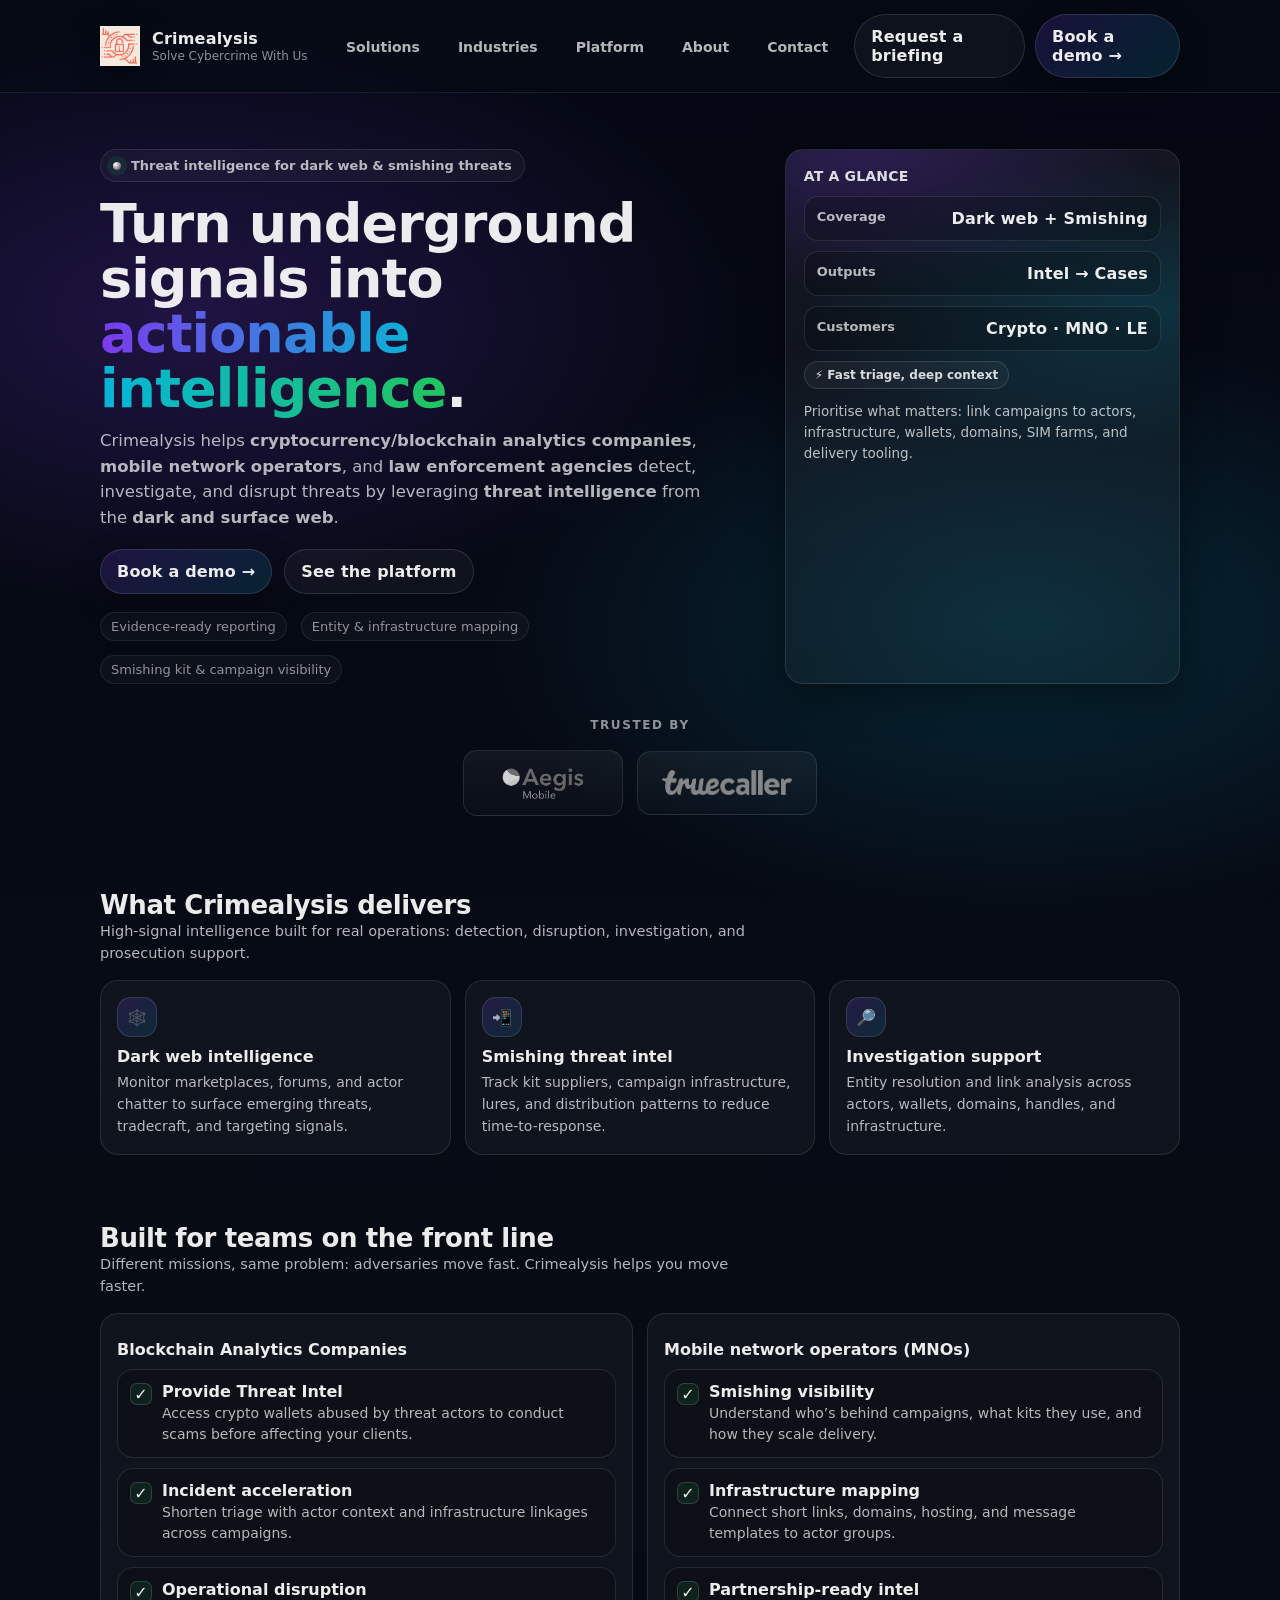
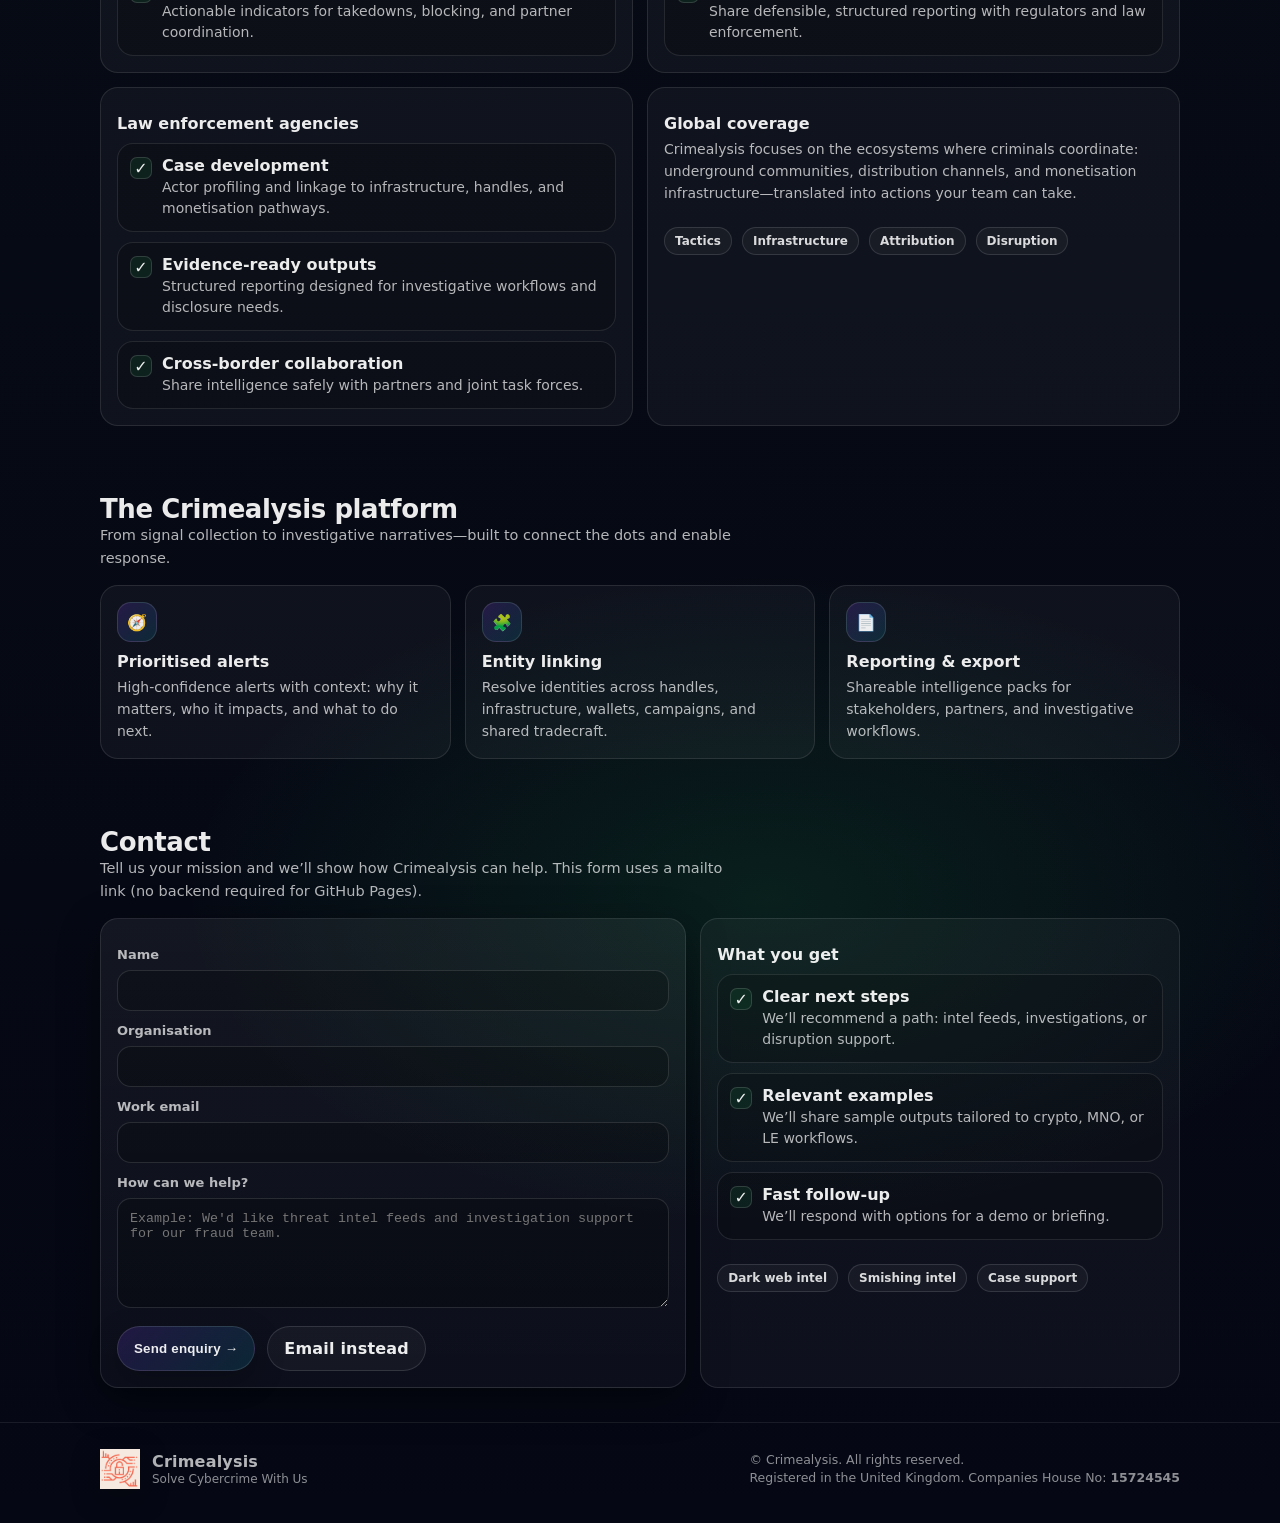
==== commit febdd322: "Add trusted-by cleint logo section" ====
--- a/index.html
+++ b/index.html
@@ -110,12 +110,12 @@
                 <div class="trust-label">Trusted by</div>
                 <div class="logo-grid">
                     <div class="logo-item">
-                        <img src="assets/logos/aegis-mobile.png" alt="Aegis Mobile" loading="lazy"
+                        <img src="assets/logos/Aegis.webp" alt="Aegis Mobile" loading="lazy"
                             onerror="this.style.display='none'; this.nextElementSibling.style.display='inline-flex';" />
                         <span class="logo-fallback">Aegis Mobile</span>
                     </div>
                     <div class="logo-item">
-                        <img src="assets/logos/truecaller.png" alt="Truecaller" loading="lazy"
+                        <img src="assets/logos/Truecaller.png" alt="Truecaller" loading="lazy"
                             onerror="this.style.display='none'; this.nextElementSibling.style.display='inline-flex';" />
                         <span class="logo-fallback">Truecaller</span>
                     </div>
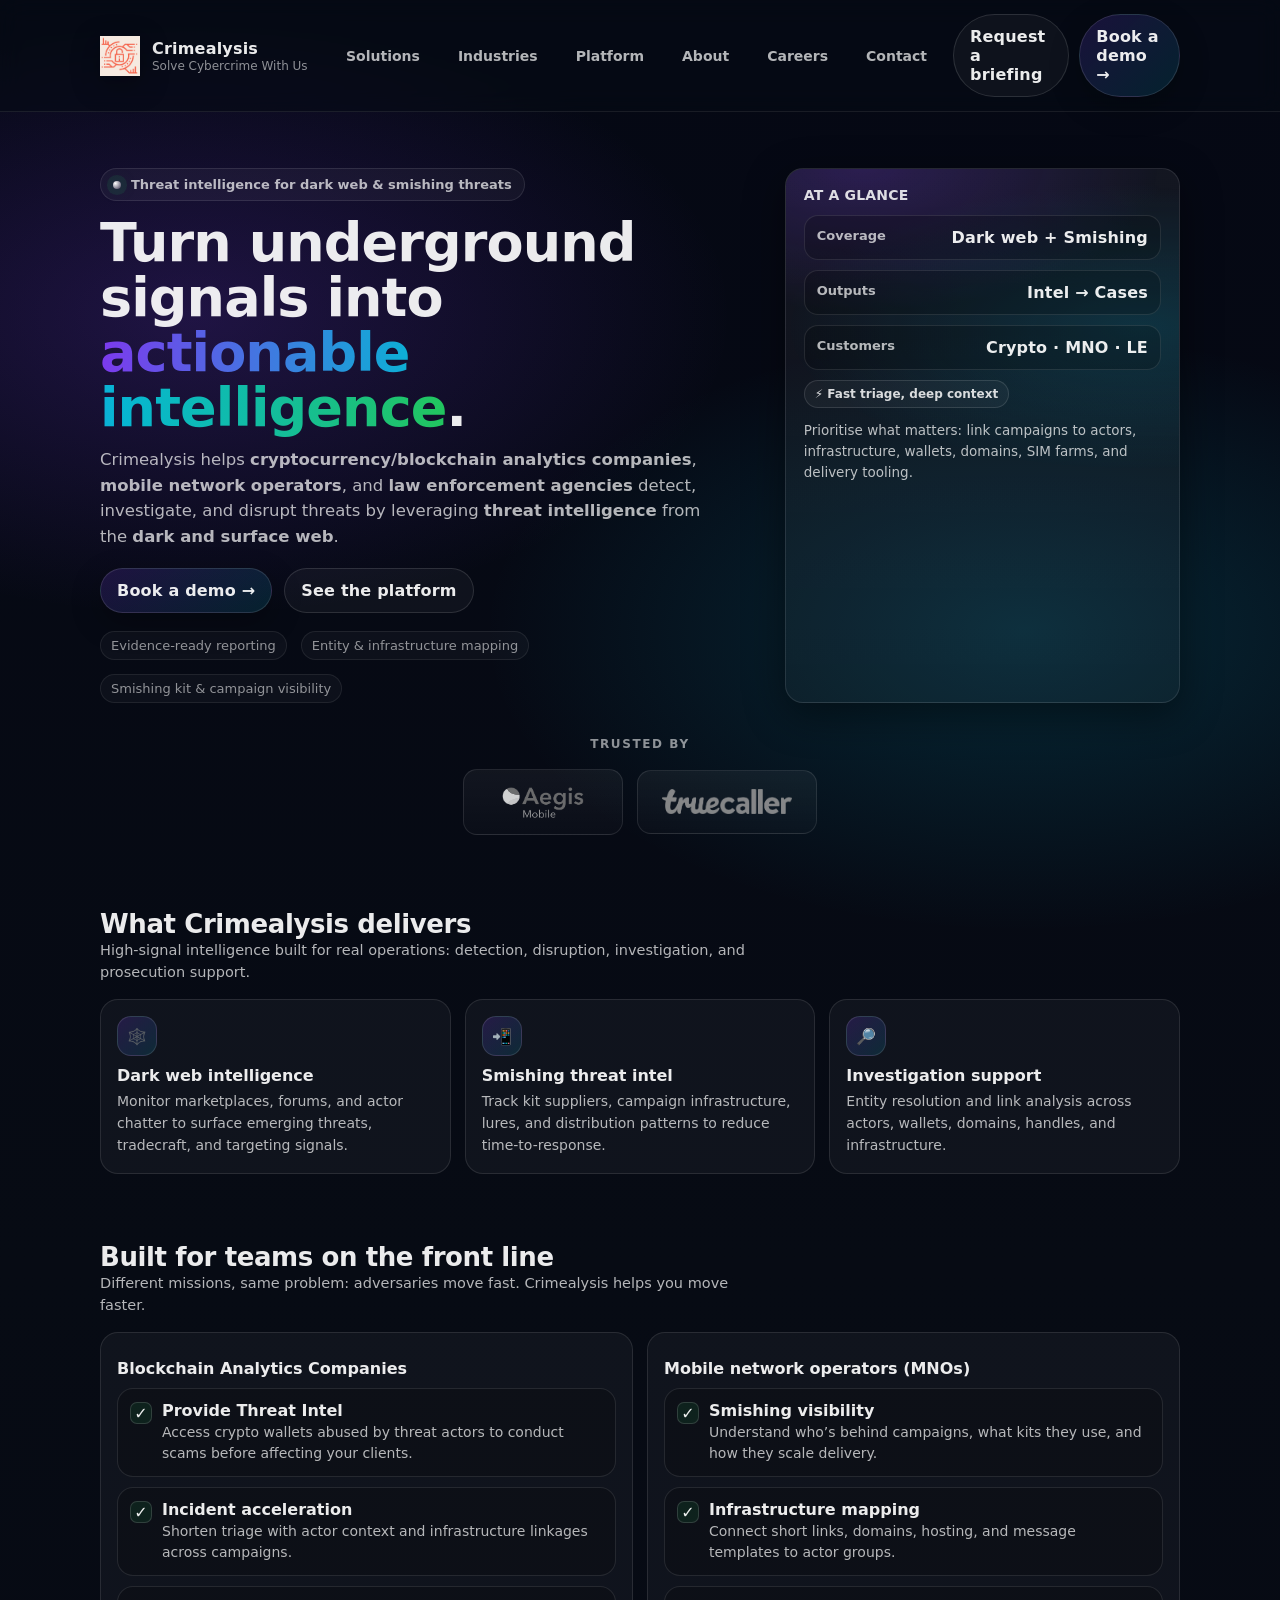
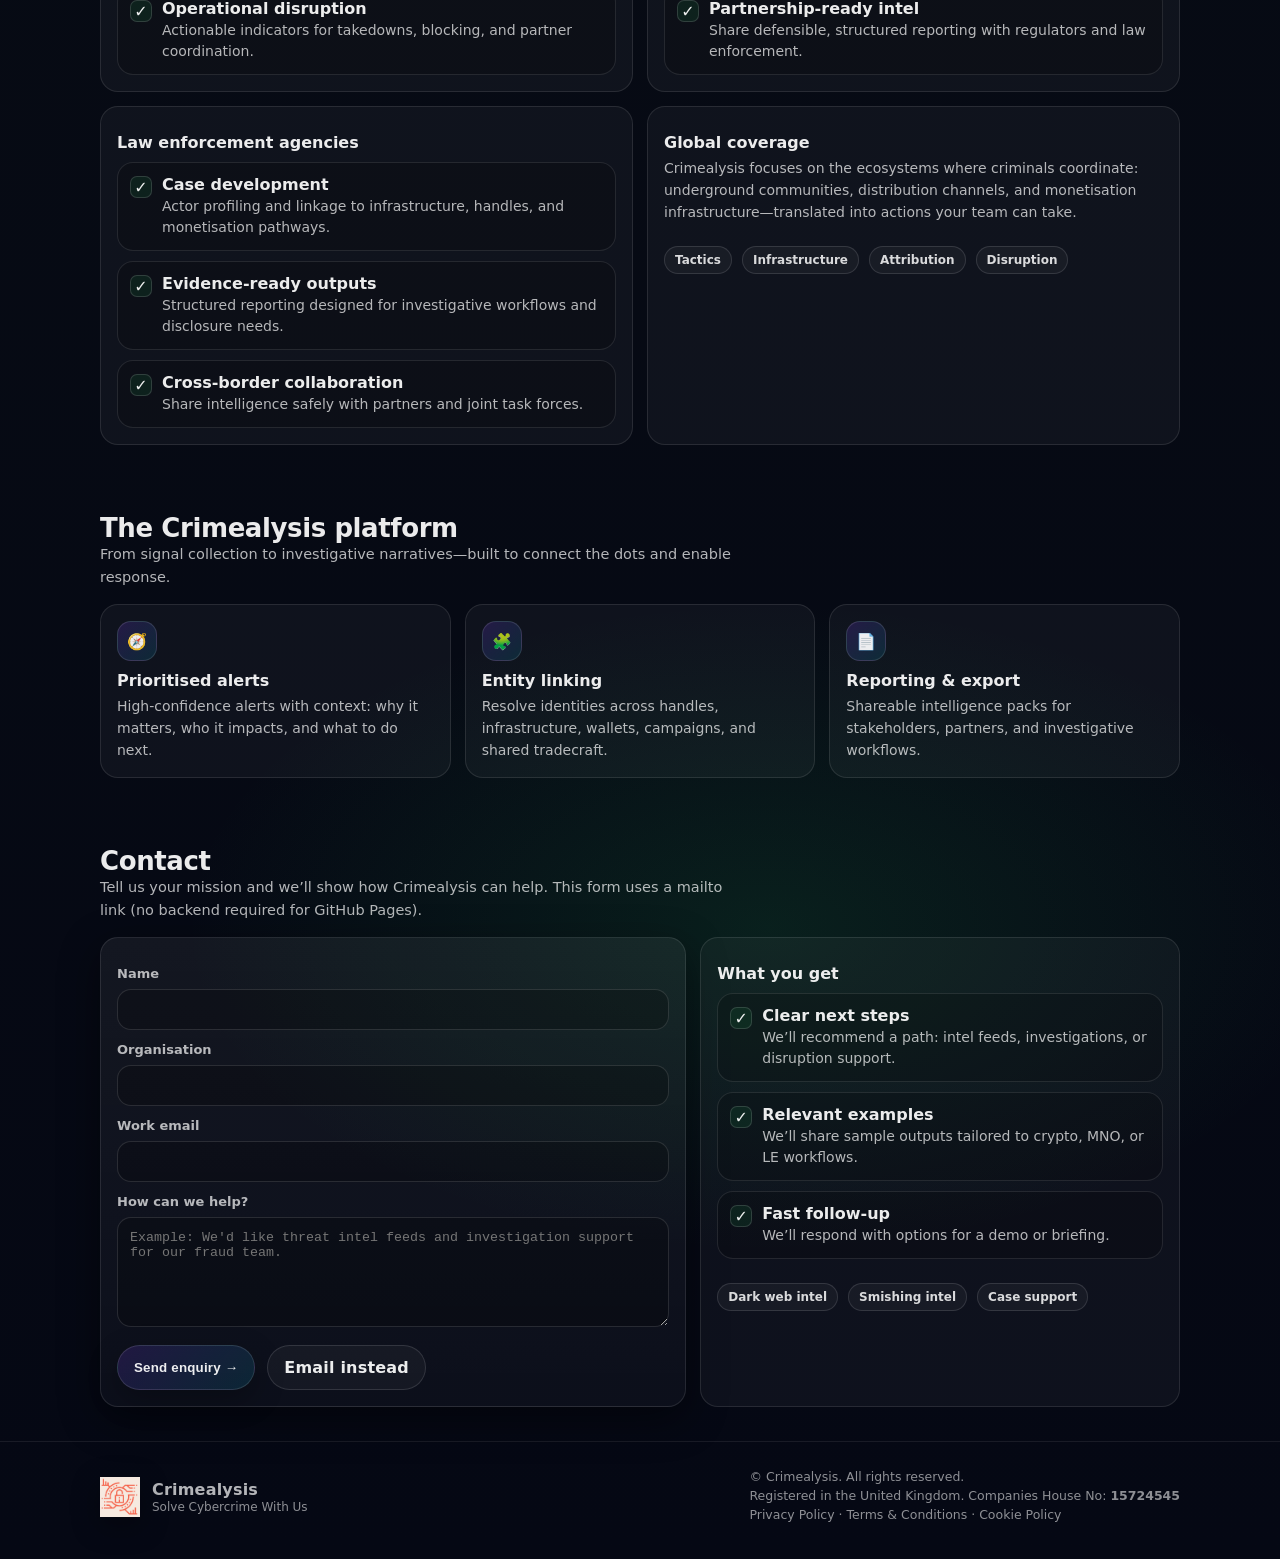
==== commit 5e58f9e4: "updated policies" ====
--- a/index.html
+++ b/index.html
@@ -34,6 +34,7 @@
                         <li><a href="#industries">Industries</a></li>
                         <li><a href="#platform">Platform</a></li>
                         <li><a href="#about">About</a></li>
+                        <li><a href="careers.html">Careers</a></li>
                         <li><a href="#contact">Contact</a></li>
                     </ul>
                 </nav>
@@ -49,6 +50,7 @@
                     <a class="btn secondary" href="#industries">Industries</a>
                     <a class="btn secondary" href="#platform">Platform</a>
                     <a class="btn secondary" href="#about">About</a>
+                    <a class="btn secondary" href="careers.html">Careers</a>
                     <a class="btn secondary" href="#contact">Contact</a>
                 </div>
             </div>
@@ -343,6 +345,8 @@
                     © <span id="year"></span> Crimealysis. All rights reserved.
                     <br />
                     Registered in the United Kingdom. Companies House No: <strong>15724545</strong>
+                    <br />
+                    <a href="privacy-policy.html">Privacy Policy</a> · <a href="terms.html">Terms & Conditions</a> · <a href="cookie-policy.html">Cookie Policy</a>
                 </div>
             </div>
         </div>
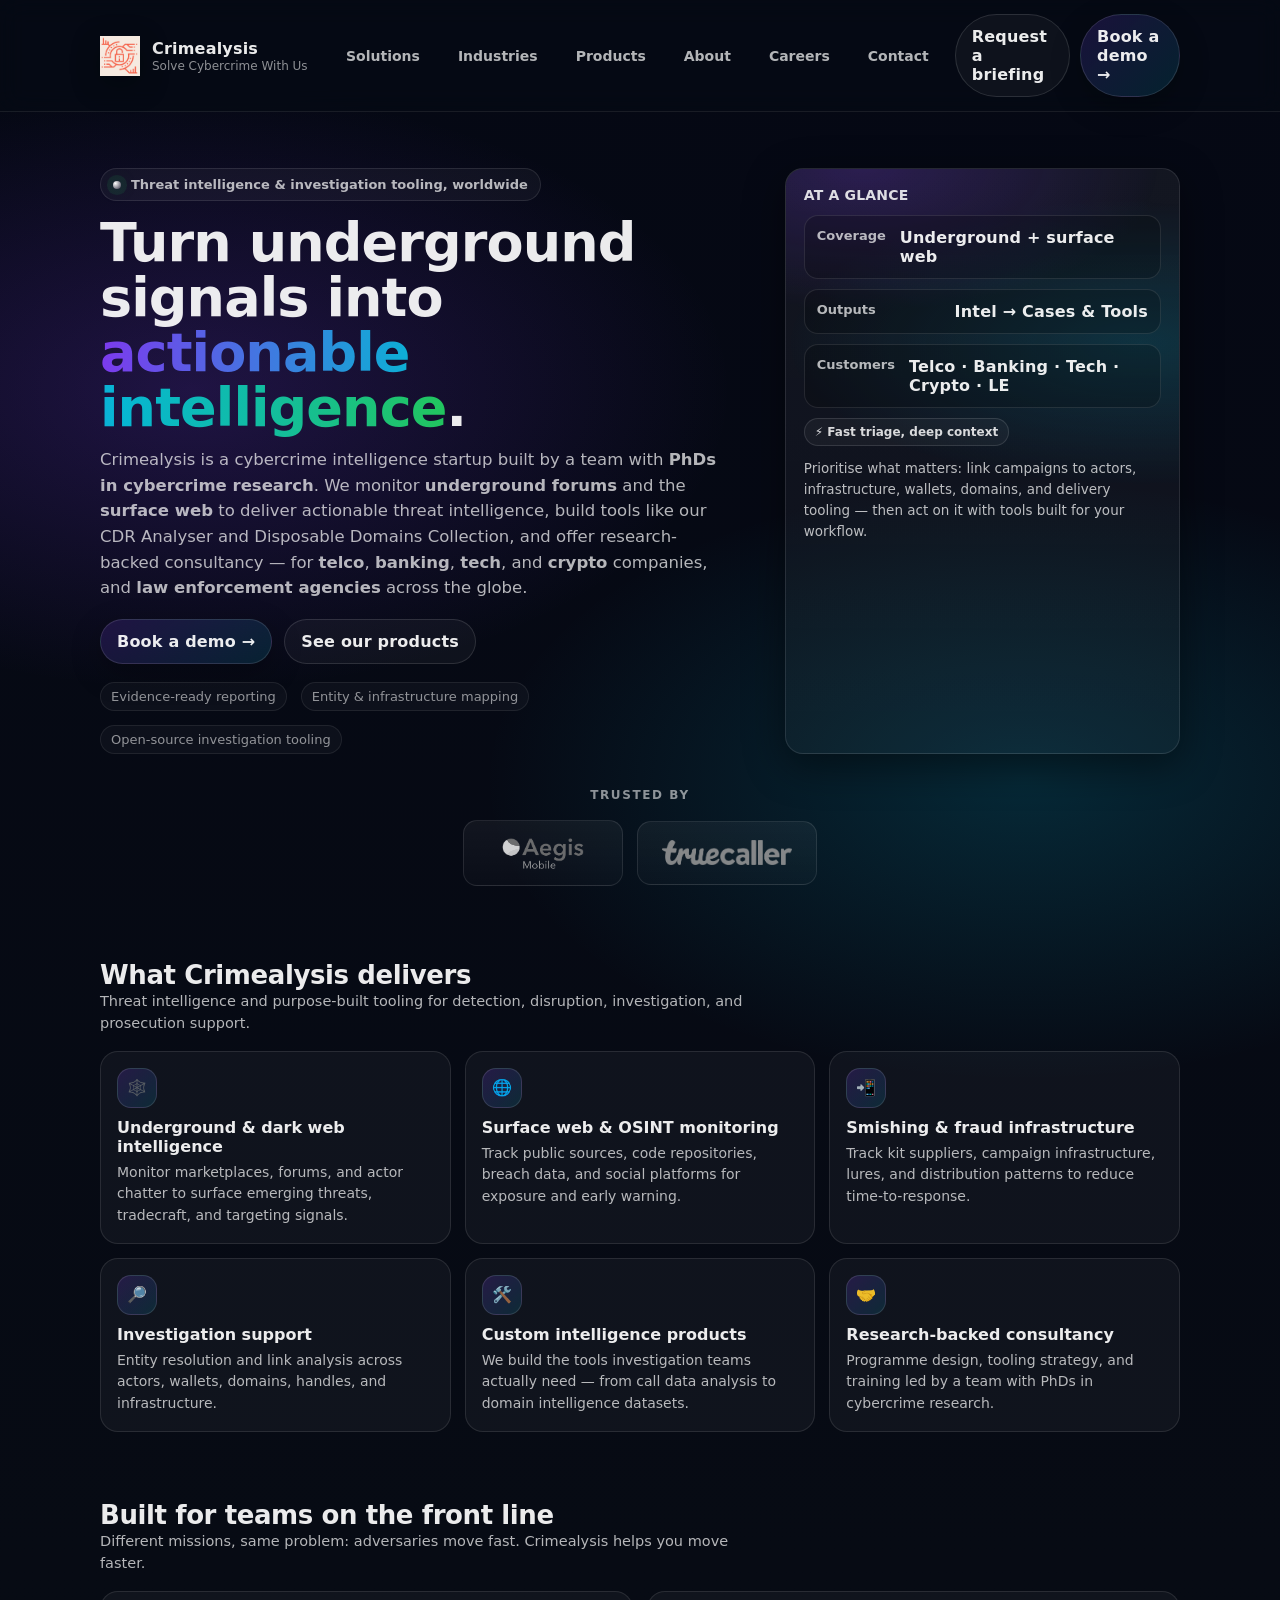
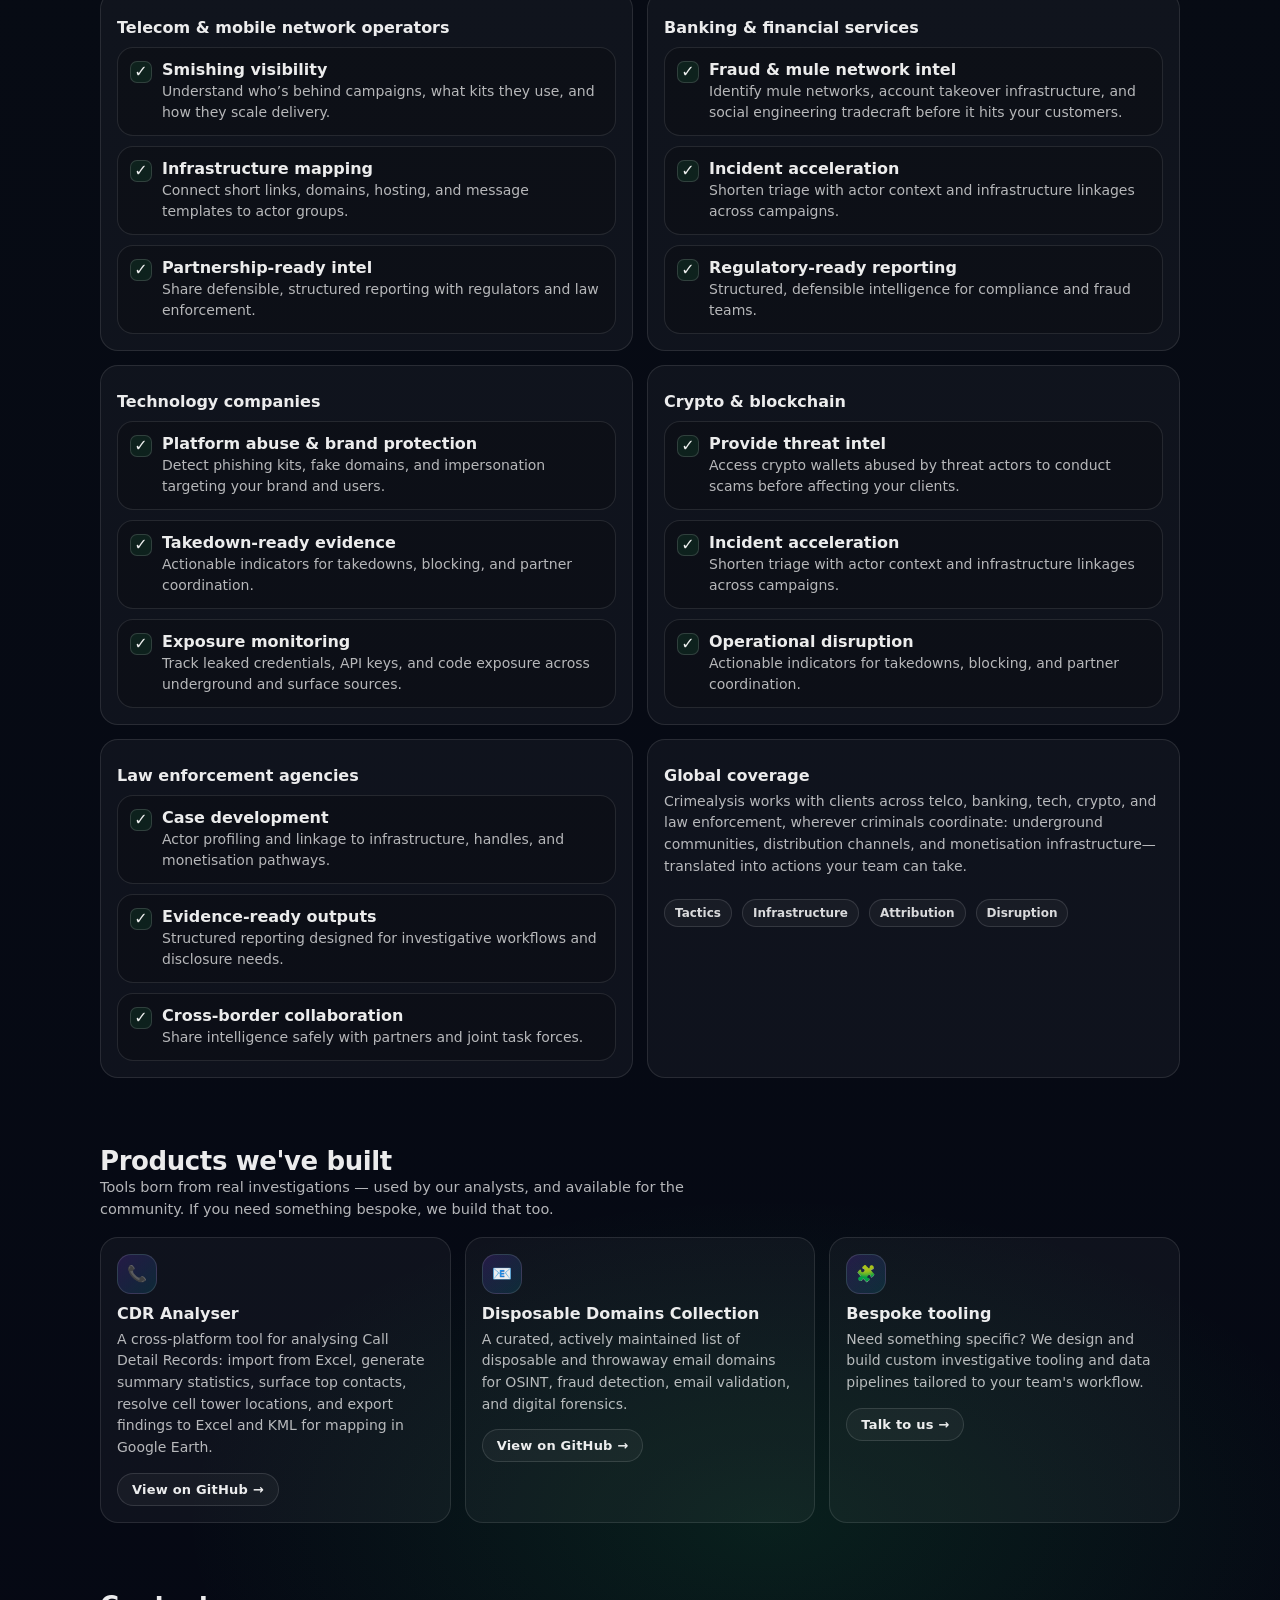
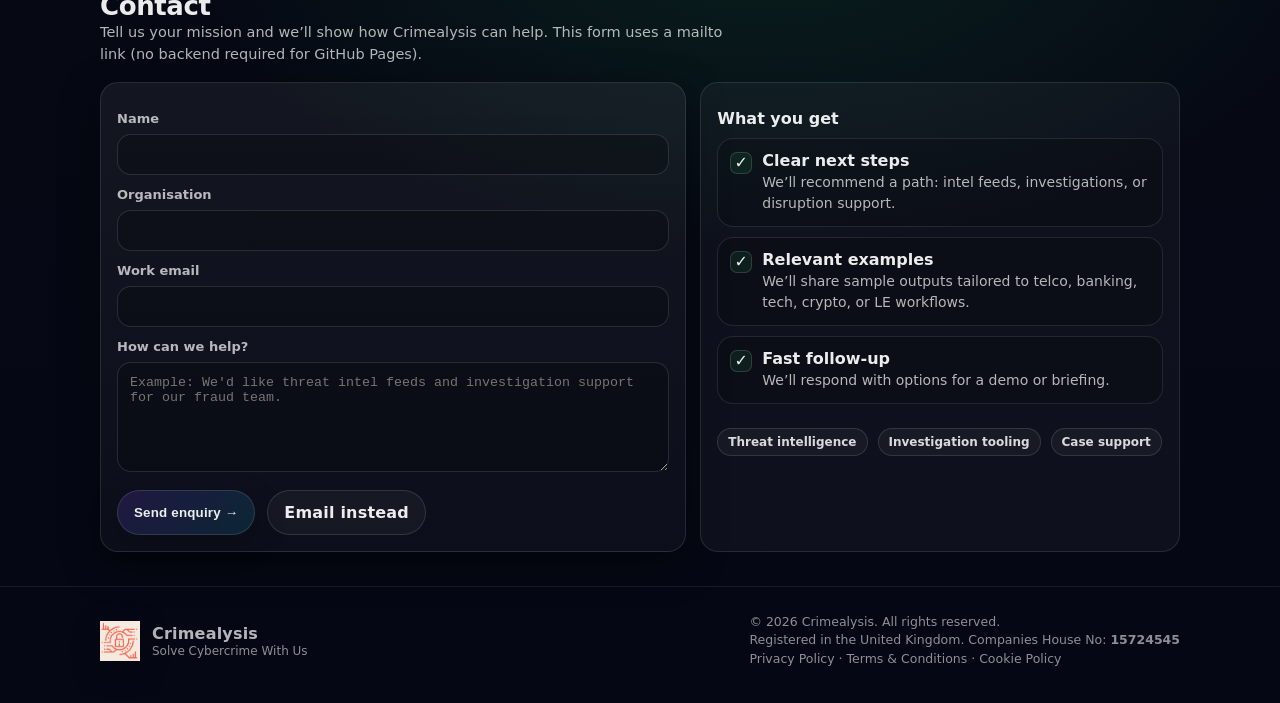
==== commit 9086df33: "Broaden site content beyond dark web/smishing and fix mobile menu Repositions Crimealysis as a cyber" ====
--- a/index.html
+++ b/index.html
@@ -4,16 +4,36 @@
 <head>
     <meta charset="utf-8" />
     <meta name="viewport" content="width=device-width, initial-scale=1" />
-    <meta name="description" content="Crimealysis provides threat intelligence for cryptocurrency/blockchain analytics companies, mobile network operators, and law enforcement—focused on dark web and smishing threats." />
+    <meta name="description" content="Crimealysis is a cybercrime intelligence startup building threat intelligence services and investigation tools for telco, banking, tech, and crypto companies, and law enforcement agencies worldwide — grounded in our team's PhD research into cybercrime." />
     <meta name="theme-color" content="#0b1220" />
-    <meta property="og:title" content="Crimealysis — Threat Intelligence for Dark Web & Smishing" />
-    <meta property="og:description" content="Threat intelligence for cryptocurrency/blockchain analytics companies, mobile network operators, and law enforcement worldwide." />
+    <meta property="og:title" content="Crimealysis — Threat Intelligence & Investigation Tools" />
+    <meta property="og:description" content="A cybercrime intelligence startup building threat intelligence and investigative tooling for telco, banking, tech, and crypto companies, and law enforcement agencies worldwide." />
     <meta property="og:type" content="website" />
     <meta property="og:image" content="assets/crimealysis-logo.png" />
     <meta property="og:locale" content="en_GB" />
-    <title>Crimealysis — Threat Intelligence for Dark Web & Smishing Threat</title>
+    <title>Crimealysis — Cyber Threat Intelligence & Investigation Tools</title>
     <link rel="icon" href="assets/crimealysis-logo.png" />
     <link rel="stylesheet" href="css/styles.css" />
+    <script type="application/ld+json">
+    {
+      "@context": "https://schema.org",
+      "@type": "Organization",
+      "name": "Crimealysis",
+      "url": "https://crimealysis.com",
+      "logo": "https://crimealysis.com/assets/crimealysis-logo.png",
+      "description": "Crimealysis is a cybercrime intelligence startup serving telco, banking, tech, and crypto companies, and law enforcement agencies worldwide — providing underground and surface web intelligence, purpose-built investigation tools, and research-backed consultancy from a team with PhDs in cybercrime.",
+      "email": "contact@crimealysis.com",
+      "address": {
+        "@type": "PostalAddress",
+        "addressCountry": "GB"
+      },
+      "areaServed": "Worldwide",
+      "sameAs": [
+        "https://www.linkedin.com/company/crimealysis",
+        "https://github.com/Crimealysis"
+      ]
+    }
+    </script>
 </head>
 
 <body>
@@ -32,7 +52,7 @@
                     <ul>
                         <li><a href="#solutions">Solutions</a></li>
                         <li><a href="#industries">Industries</a></li>
-                        <li><a href="#platform">Platform</a></li>
+                        <li><a href="#products">Products</a></li>
                         <li><a href="#about">About</a></li>
                         <li><a href="careers.html">Careers</a></li>
                         <li><a href="#contact">Contact</a></li>
@@ -48,7 +68,7 @@
                 <div class="pillrow">
                     <a class="btn secondary" href="#solutions">Solutions</a>
                     <a class="btn secondary" href="#industries">Industries</a>
-                    <a class="btn secondary" href="#platform">Platform</a>
+                    <a class="btn secondary" href="#products">Products</a>
                     <a class="btn secondary" href="#about">About</a>
                     <a class="btn secondary" href="careers.html">Careers</a>
                     <a class="btn secondary" href="#contact">Contact</a>
@@ -63,24 +83,27 @@
                     <div>
                         <div class="kicker">
                             <span class="dot" aria-hidden="true"></span>
-                            Threat intelligence for dark web & smishing threats
+                            Threat intelligence & investigation tooling, worldwide
                         </div>
                         <h1>
                             Turn underground signals into <span class="grad">actionable intelligence</span>.
                         </h1>
                         <p class="lead">
-                            Crimealysis helps <strong>cryptocurrency/blockchain analytics companies</strong>, <strong>mobile network operators</strong>, and
-                            <strong>law enforcement agencies</strong> detect, investigate, and disrupt threats by leveraging <strong>threat intelligence</strong> from the <strong>dark 
-                            and surface web</strong>.
+                            Crimealysis is a cybercrime intelligence startup built by a team with <strong>PhDs in
+                            cybercrime research</strong>. We monitor <strong>underground forums</strong> and the
+                            <strong>surface web</strong> to deliver actionable threat intelligence, build tools like our
+                            CDR Analyser and Disposable Domains Collection, and offer research-backed consultancy — for
+                            <strong>telco</strong>, <strong>banking</strong>, <strong>tech</strong>, and <strong>crypto</strong>
+                            companies, and <strong>law enforcement agencies</strong> across the globe.
                         </p>
                         <div class="hero-actions">
                             <a class="btn" href="#contact">Book a demo →</a>
-                            <a class="btn secondary" href="#platform">See the platform</a>
+                            <a class="btn secondary" href="#products">See our products</a>
                         </div>
                         <div class="mini" role="list" aria-label="Highlights">
                             <span role="listitem">Evidence-ready reporting</span>
                             <span role="listitem">Entity & infrastructure mapping</span>
-                            <span role="listitem">Smishing kit & campaign visibility</span>
+                            <span role="listitem">Open-source investigation tooling</span>
                         </div>
                     </div>
                     <aside class="panel hero-card" aria-label="At-a-glance">
@@ -88,22 +111,23 @@
                         <div class="stat">
                             <div class="row">
                                 <div class="label">Coverage</div>
-                                <div class="value">Dark web + Smishing</div>
+                                <div class="value">Underground + surface web</div>
                             </div>
                             <div class="row">
                                 <div class="label">Outputs</div>
-                                <div class="value">Intel → Cases</div>
+                                <div class="value">Intel → Cases & Tools</div>
                             </div>
                             <div class="row">
                                 <div class="label">Customers</div>
-                                <div class="value">Crypto · MNO · LE</div>
+                                <div class="value">Telco · Banking · Tech · Crypto · LE</div>
                             </div>
                         </div>
                         <div class="badge" title="Designed for investigations and operational response">
                             ⚡ Fast triage, deep context
                         </div>
                         <p class="hero-card-note">
-                            Prioritise what matters: link campaigns to actors, infrastructure, wallets, domains, SIM farms, and delivery tooling.
+                            Prioritise what matters: link campaigns to actors, infrastructure, wallets, domains, and
+                            delivery tooling — then act on it with tools built for your workflow.
                         </p>
                     </aside>
                 </div>
@@ -133,18 +157,23 @@
                 <div class="section-head">
                     <div>
                         <h2>What Crimealysis delivers</h2>
-                        <p>High-signal intelligence built for real operations: detection, disruption, investigation, and prosecution support.</p>
+                        <p>Threat intelligence and purpose-built tooling for detection, disruption, investigation, and prosecution support.</p>
                     </div>
                 </div>
                 <div class="grid3">
                     <div class="card">
                         <div class="icon" aria-hidden="true">🕸️</div>
-                        <h3>Dark web intelligence</h3>
+                        <h3>Underground & dark web intelligence</h3>
                         <p>Monitor marketplaces, forums, and actor chatter to surface emerging threats, tradecraft, and targeting signals.</p>
                     </div>
                     <div class="card">
+                        <div class="icon" aria-hidden="true">🌐</div>
+                        <h3>Surface web & OSINT monitoring</h3>
+                        <p>Track public sources, code repositories, breach data, and social platforms for exposure and early warning.</p>
+                    </div>
+                    <div class="card">
                         <div class="icon" aria-hidden="true">📲</div>
-                        <h3>Smishing threat intel</h3>
+                        <h3>Smishing & fraud infrastructure</h3>
                         <p>Track kit suppliers, campaign infrastructure, lures, and distribution patterns to reduce time-to-response.</p>
                     </div>
                     <div class="card">
@@ -152,6 +181,16 @@
                         <h3>Investigation support</h3>
                         <p>Entity resolution and link analysis across actors, wallets, domains, handles, and infrastructure.</p>
                     </div>
+                    <div class="card">
+                        <div class="icon" aria-hidden="true">🛠️</div>
+                        <h3>Custom intelligence products</h3>
+                        <p>We build the tools investigation teams actually need — from call data analysis to domain intelligence datasets.</p>
+                    </div>
+                    <div class="card">
+                        <div class="icon" aria-hidden="true">🤝</div>
+                        <h3>Research-backed consultancy</h3>
+                        <p>Programme design, tooling strategy, and training led by a team with PhDs in cybercrime research.</p>
+                    </div>
                 </div>
             </section>
             <section id="industries" aria-label="Industries">
@@ -163,13 +202,39 @@
                 </div>
                 <div class="split">
                     <div class="card">
-                        <h3>Blockchain Analytics Companies</h3>
-                        <div class="list">
-                            <div class="li">
-                                <div class="check" aria-hidden="true">✓</div>
-                                <div>
-                                    <strong>Provide Threat Intel</strong>
-                                    <span>Access crypto wallets abused by threat actors to conduct scams before affecting your clients.</span>
+                        <h3>Telecom & mobile network operators</h3>
+                        <div class="list">
+                            <div class="li">
+                                <div class="check" aria-hidden="true">✓</div>
+                                <div>
+                                    <strong>Smishing visibility</strong>
+                                    <span>Understand who’s behind campaigns, what kits they use, and how they scale delivery.</span>
+                                </div>
+                            </div>
+                            <div class="li">
+                                <div class="check" aria-hidden="true">✓</div>
+                                <div>
+                                    <strong>Infrastructure mapping</strong>
+                                    <span>Connect short links, domains, hosting, and message templates to actor groups.</span>
+                                </div>
+                            </div>
+                            <div class="li">
+                                <div class="check" aria-hidden="true">✓</div>
+                                <div>
+                                    <strong>Partnership-ready intel</strong>
+                                    <span>Share defensible, structured reporting with regulators and law enforcement.</span>
+                                </div>
+                            </div>
+                        </div>
+                    </div>
+                    <div class="card">
+                        <h3>Banking & financial services</h3>
+                        <div class="list">
+                            <div class="li">
+                                <div class="check" aria-hidden="true">✓</div>
+                                <div>
+                                    <strong>Fraud & mule network intel</strong>
+                                    <span>Identify mule networks, account takeover infrastructure, and social engineering tradecraft before it hits your customers.</span>
                                 </div>
                             </div>
                             <div class="li">
@@ -182,6 +247,58 @@
                             <div class="li">
                                 <div class="check" aria-hidden="true">✓</div>
                                 <div>
+                                    <strong>Regulatory-ready reporting</strong>
+                                    <span>Structured, defensible intelligence for compliance and fraud teams.</span>
+                                </div>
+                            </div>
+                        </div>
+                    </div>
+                    <div class="card">
+                        <h3>Technology companies</h3>
+                        <div class="list">
+                            <div class="li">
+                                <div class="check" aria-hidden="true">✓</div>
+                                <div>
+                                    <strong>Platform abuse & brand protection</strong>
+                                    <span>Detect phishing kits, fake domains, and impersonation targeting your brand and users.</span>
+                                </div>
+                            </div>
+                            <div class="li">
+                                <div class="check" aria-hidden="true">✓</div>
+                                <div>
+                                    <strong>Takedown-ready evidence</strong>
+                                    <span>Actionable indicators for takedowns, blocking, and partner coordination.</span>
+                                </div>
+                            </div>
+                            <div class="li">
+                                <div class="check" aria-hidden="true">✓</div>
+                                <div>
+                                    <strong>Exposure monitoring</strong>
+                                    <span>Track leaked credentials, API keys, and code exposure across underground and surface sources.</span>
+                                </div>
+                            </div>
+                        </div>
+                    </div>
+                    <div class="card">
+                        <h3>Crypto & blockchain</h3>
+                        <div class="list">
+                            <div class="li">
+                                <div class="check" aria-hidden="true">✓</div>
+                                <div>
+                                    <strong>Provide threat intel</strong>
+                                    <span>Access crypto wallets abused by threat actors to conduct scams before affecting your clients.</span>
+                                </div>
+                            </div>
+                            <div class="li">
+                                <div class="check" aria-hidden="true">✓</div>
+                                <div>
+                                    <strong>Incident acceleration</strong>
+                                    <span>Shorten triage with actor context and infrastructure linkages across campaigns.</span>
+                                </div>
+                            </div>
+                            <div class="li">
+                                <div class="check" aria-hidden="true">✓</div>
+                                <div>
                                     <strong>Operational disruption</strong>
                                     <span>Actionable indicators for takedowns, blocking, and partner coordination.</span>
                                 </div>
@@ -189,32 +306,6 @@
                         </div>
                     </div>
                     <div class="card">
-                        <h3>Mobile network operators (MNOs)</h3>
-                        <div class="list">
-                            <div class="li">
-                                <div class="check" aria-hidden="true">✓</div>
-                                <div>
-                                    <strong>Smishing visibility</strong>
-                                    <span>Understand who’s behind campaigns, what kits they use, and how they scale delivery.</span>
-                                </div>
-                            </div>
-                            <div class="li">
-                                <div class="check" aria-hidden="true">✓</div>
-                                <div>
-                                    <strong>Infrastructure mapping</strong>
-                                    <span>Connect short links, domains, hosting, and message templates to actor groups.</span>
-                                </div>
-                            </div>
-                            <div class="li">
-                                <div class="check" aria-hidden="true">✓</div>
-                                <div>
-                                    <strong>Partnership-ready intel</strong>
-                                    <span>Share defensible, structured reporting with regulators and law enforcement.</span>
-                                </div>
-                            </div>
-                        </div>
-                    </div>
-                    <div class="card">
                         <h3>Law enforcement agencies</h3>
                         <div class="list">
                             <div class="li">
@@ -243,7 +334,8 @@
                     <div class="card">
                         <h3>Global coverage</h3>
                         <p class="muted">
-                            Crimealysis focuses on the ecosystems where criminals coordinate: underground communities, distribution channels,
+                            Crimealysis works with clients across telco, banking, tech, crypto, and law enforcement,
+                            wherever criminals coordinate: underground communities, distribution channels,
                             and monetisation infrastructure—translated into actions your team can take.
                         </p>
                         <div class="pillrow">
@@ -255,28 +347,31 @@
                     </div>
                 </div>
             </section>
-            <section id="platform" aria-label="Platform">
+            <section id="products" aria-label="Products">
                 <div class="section-head">
                     <div>
-                        <h2>The Crimealysis platform</h2>
-                        <p>From signal collection to investigative narratives—built to connect the dots and enable response.</p>
+                        <h2>Products we've built</h2>
+                        <p>Tools born from real investigations — used by our analysts, and available for the community. If you need something bespoke, we build that too.</p>
                     </div>
                 </div>
                 <div class="grid3">
                     <div class="card">
-                        <div class="icon" aria-hidden="true">🧭</div>
-                        <h3>Prioritised alerts</h3>
-                        <p>High-confidence alerts with context: why it matters, who it impacts, and what to do next.</p>
+                        <div class="icon" aria-hidden="true">📞</div>
+                        <h3>CDR Analyser</h3>
+                        <p>A cross-platform tool for analysing Call Detail Records: import from Excel, generate summary statistics, surface top contacts, resolve cell tower locations, and export findings to Excel and KML for mapping in Google Earth.</p>
+                        <a class="btn secondary" href="https://github.com/Crimealysis/CDR-Analyzer" target="_blank" rel="noopener" style="margin-top:14px; padding:8px 14px; font-size:13px;">View on GitHub →</a>
+                    </div>
+                    <div class="card">
+                        <div class="icon" aria-hidden="true">📧</div>
+                        <h3>Disposable Domains Collection</h3>
+                        <p>A curated, actively maintained list of disposable and throwaway email domains for OSINT, fraud detection, email validation, and digital forensics.</p>
+                        <a class="btn secondary" href="https://github.com/Crimealysis/Disposable-Domains-Collection" target="_blank" rel="noopener" style="margin-top:14px; padding:8px 14px; font-size:13px;">View on GitHub →</a>
                     </div>
                     <div class="card">
                         <div class="icon" aria-hidden="true">🧩</div>
-                        <h3>Entity linking</h3>
-                        <p>Resolve identities across handles, infrastructure, wallets, campaigns, and shared tradecraft.</p>
-                    </div>
-                    <div class="card">
-                        <div class="icon" aria-hidden="true">📄</div>
-                        <h3>Reporting & export</h3>
-                        <p>Shareable intelligence packs for stakeholders, partners, and investigative workflows.</p>
+                        <h3>Bespoke tooling</h3>
+                        <p>Need something specific? We design and build custom investigative tooling and data pipelines tailored to your team's workflow.</p>
+                        <a class="btn secondary" href="#contact" style="margin-top:14px; padding:8px 14px; font-size:13px;">Talk to us →</a>
                     </div>
                 </div>
             </section>
@@ -314,7 +409,7 @@
                             </div>
                             <div class="li">
                                 <div class="check" aria-hidden="true">✓</div>
-                                <div><strong>Relevant examples</strong><span>We’ll share sample outputs tailored to crypto, MNO, or LE workflows.</span></div>
+                                <div><strong>Relevant examples</strong><span>We’ll share sample outputs tailored to telco, banking, tech, crypto, or LE workflows.</span></div>
                             </div>
                             <div class="li">
                                 <div class="check" aria-hidden="true">✓</div>
@@ -322,8 +417,8 @@
                             </div>
                         </div>
                         <div class="pillrow" style="margin-top:14px;">
-                            <span class="badge">Dark web intel</span>
-                            <span class="badge">Smishing intel</span>
+                            <span class="badge">Threat intelligence</span>
+                            <span class="badge">Investigation tooling</span>
                             <span class="badge">Case support</span>
                         </div>
                     </div>
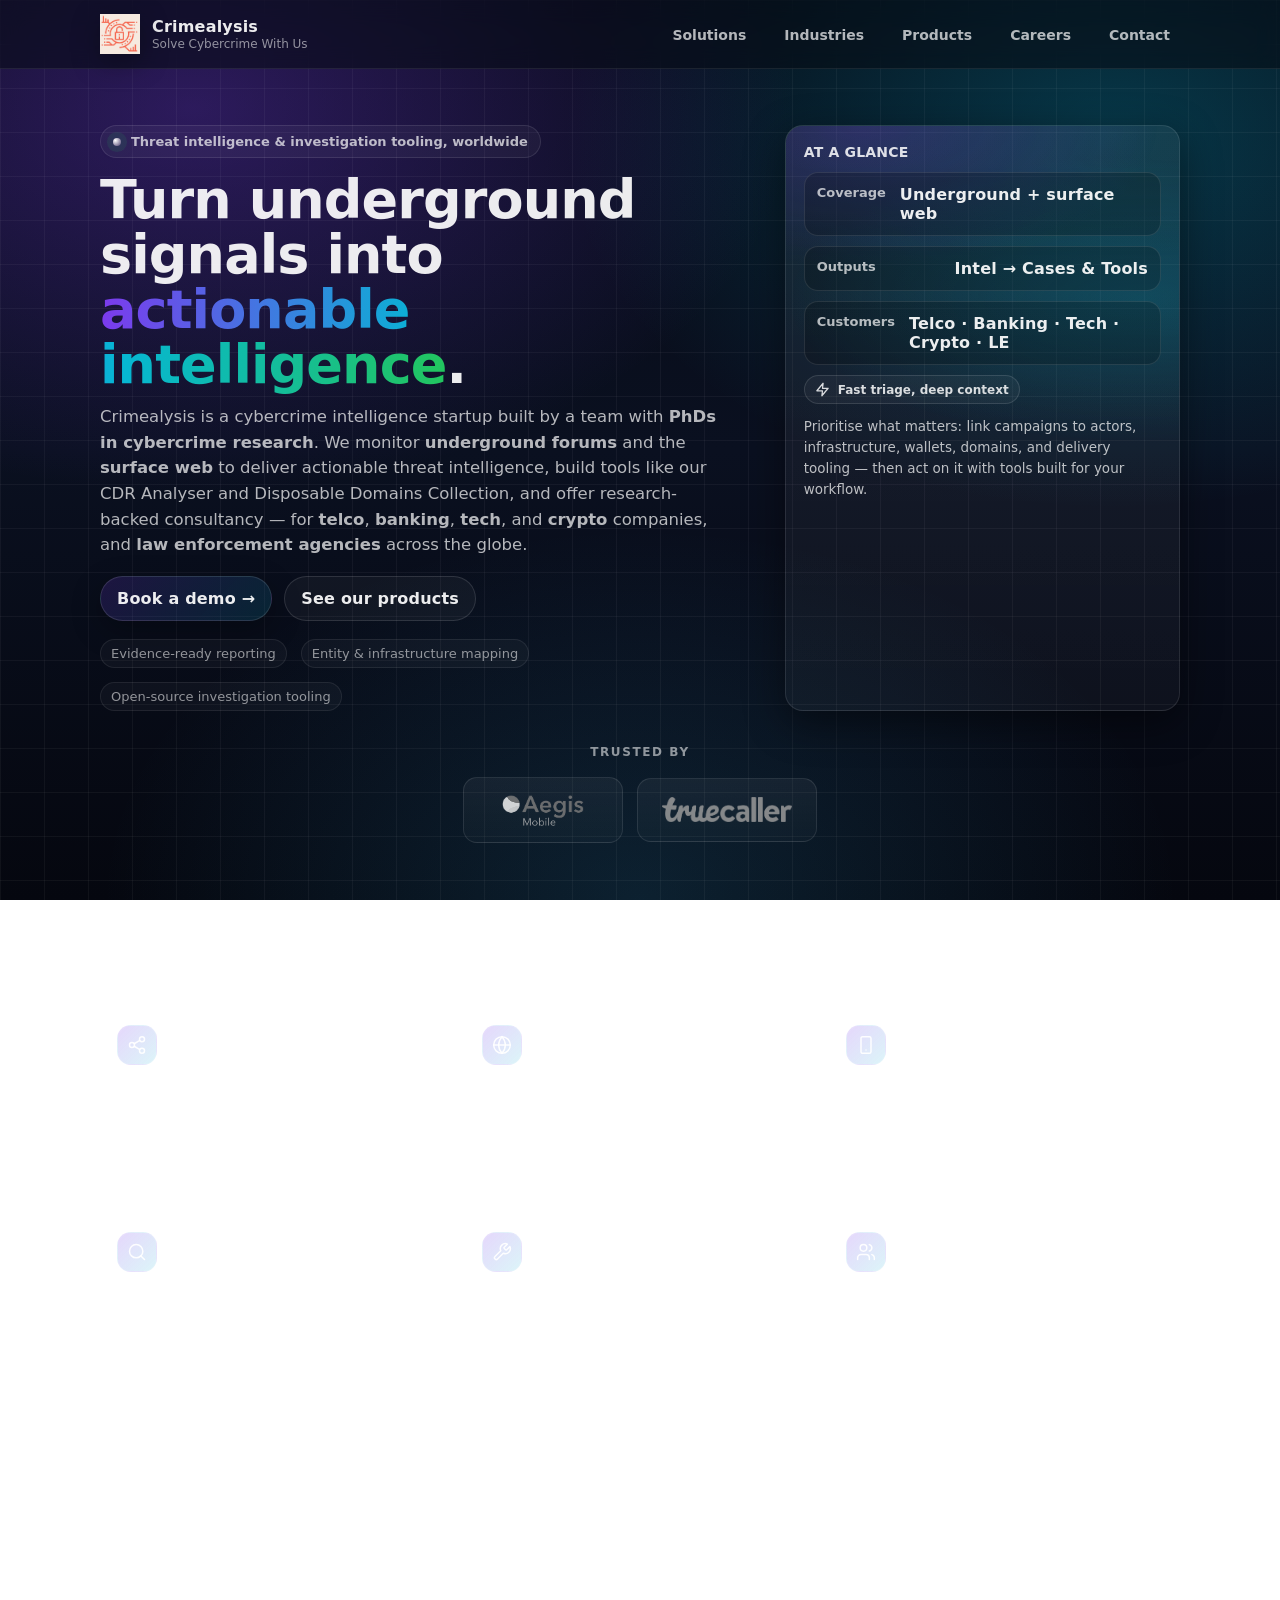
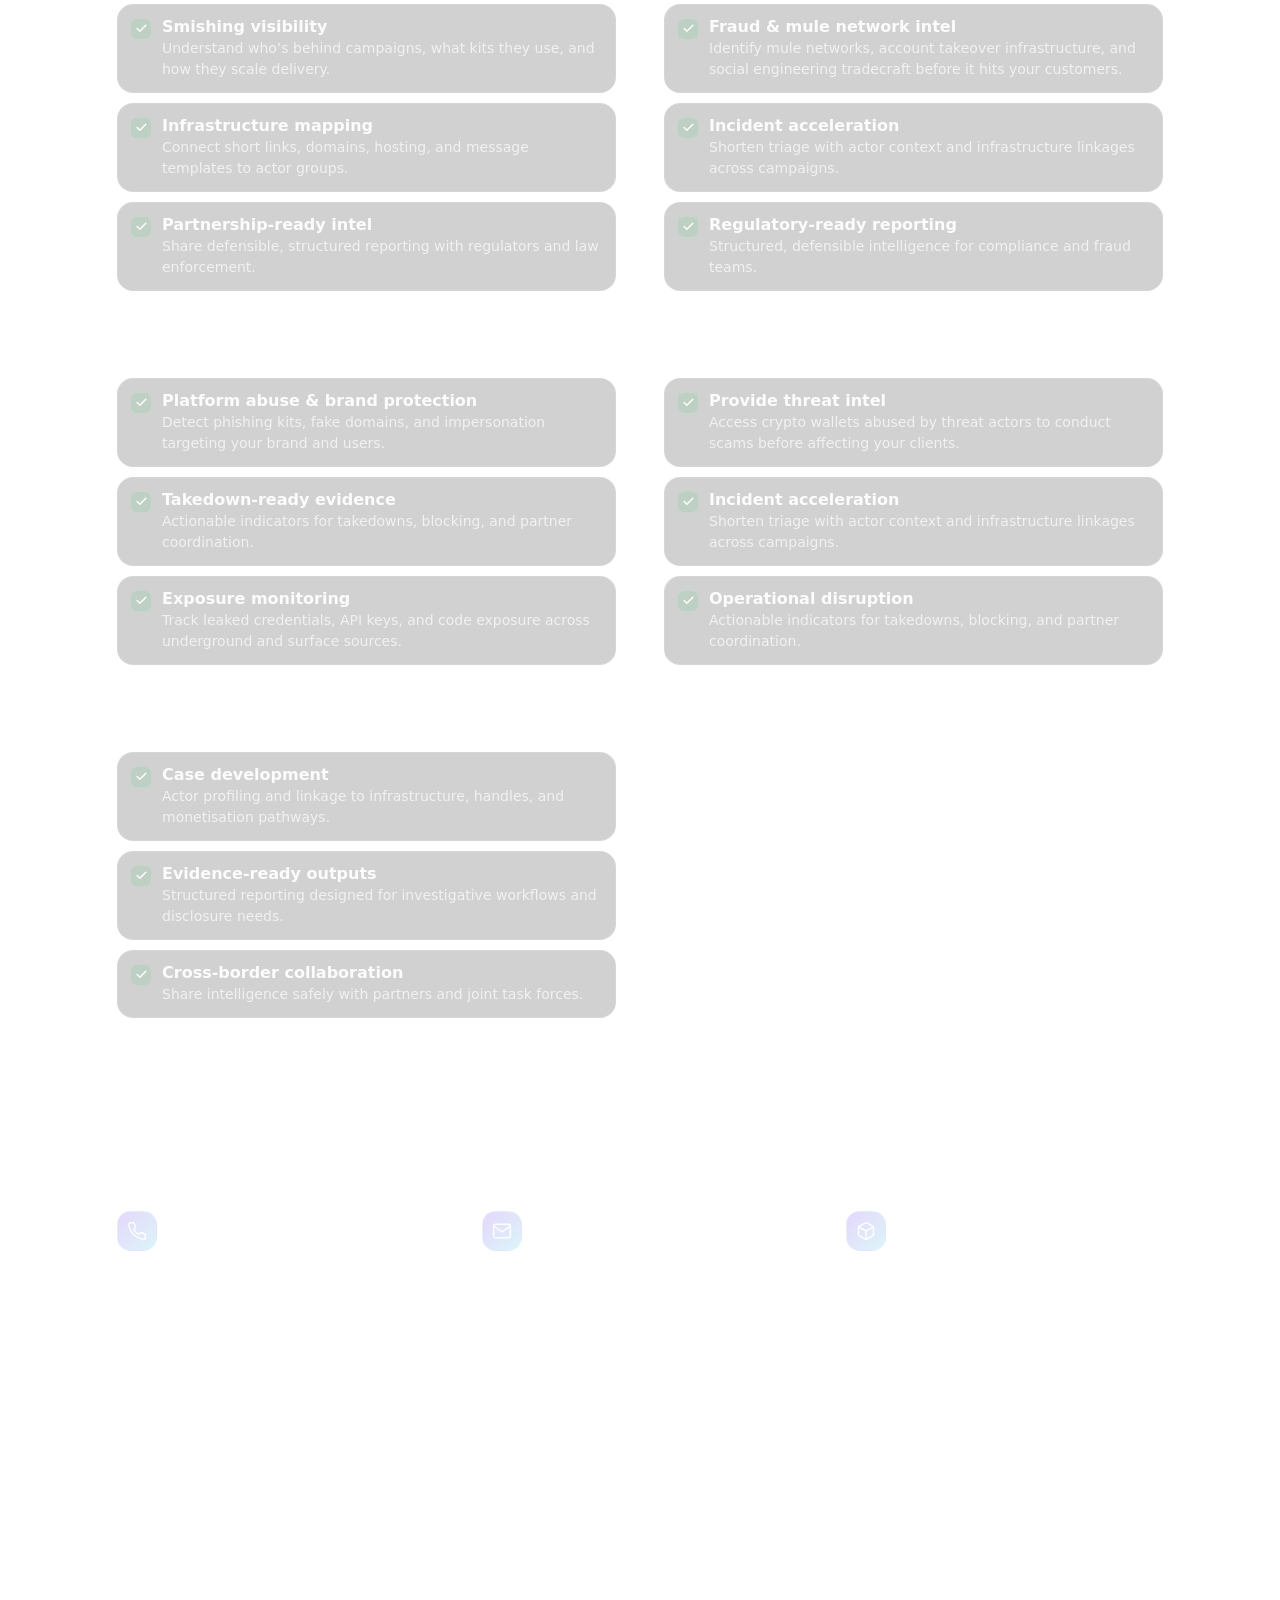
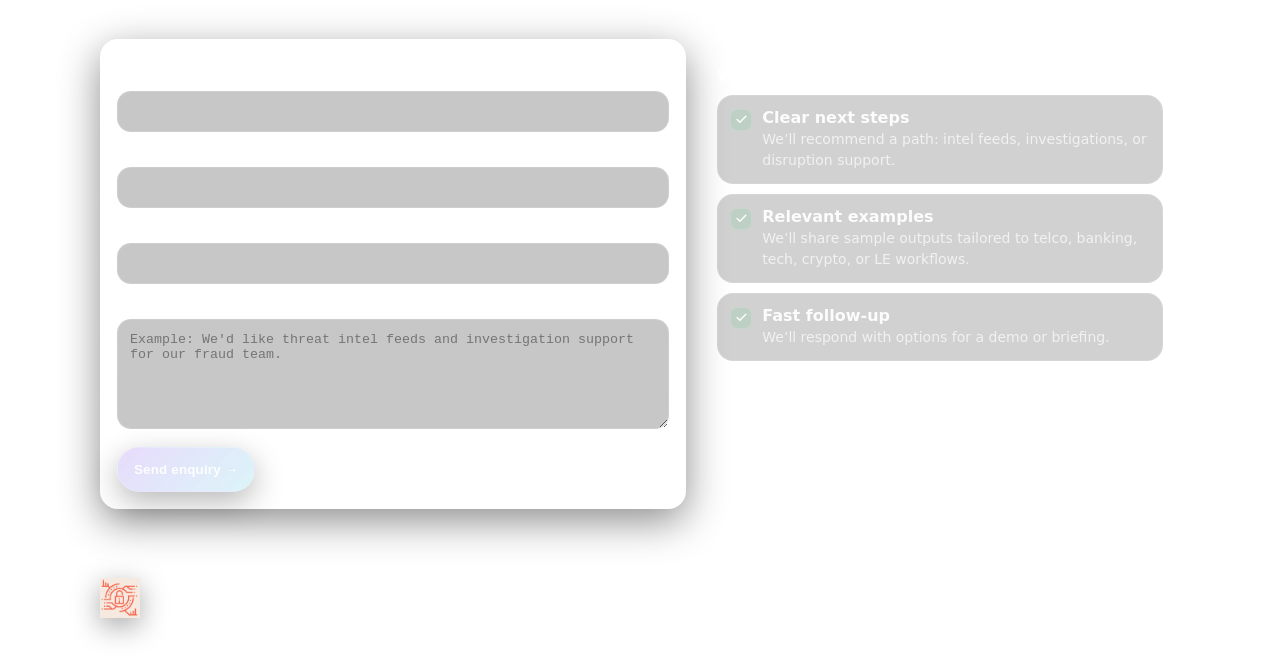
==== commit 8bcd0935: "Replace emoji with SVG icons, redesign background, clean up nav - Swap all pictographic emoji (icons" ====
--- a/index.html
+++ b/index.html
@@ -53,15 +53,10 @@
                         <li><a href="#solutions">Solutions</a></li>
                         <li><a href="#industries">Industries</a></li>
                         <li><a href="#products">Products</a></li>
-                        <li><a href="#about">About</a></li>
                         <li><a href="careers.html">Careers</a></li>
                         <li><a href="#contact">Contact</a></li>
                     </ul>
                 </nav>
-                <div class="nav-cta">
-                    <a class="btn secondary" href="#contact">Request a briefing</a>
-                    <a class="btn" href="#contact">Book a demo →</a>
-                </div>
             </div>
             <!-- Mobile menu -->
             <div id="mobileMenu" class="panel mobile-menu" hidden>
@@ -69,7 +64,6 @@
                     <a class="btn secondary" href="#solutions">Solutions</a>
                     <a class="btn secondary" href="#industries">Industries</a>
                     <a class="btn secondary" href="#products">Products</a>
-                    <a class="btn secondary" href="#about">About</a>
                     <a class="btn secondary" href="careers.html">Careers</a>
                     <a class="btn secondary" href="#contact">Contact</a>
                 </div>
@@ -123,7 +117,8 @@
                             </div>
                         </div>
                         <div class="badge" title="Designed for investigations and operational response">
-                            ⚡ Fast triage, deep context
+                            <svg width="15" height="15" viewBox="0 0 24 24" fill="none" stroke="currentColor" stroke-width="2" stroke-linecap="round" stroke-linejoin="round" aria-hidden="true"><path d="M13 2 3 14h9l-1 8 10-12h-9l1-8Z"/></svg>
+                            Fast triage, deep context
                         </div>
                         <p class="hero-card-note">
                             Prioritise what matters: link campaigns to actors, infrastructure, wallets, domains, and
@@ -162,32 +157,32 @@
                 </div>
                 <div class="grid3">
                     <div class="card">
-                        <div class="icon" aria-hidden="true">🕸️</div>
+                        <div class="icon" aria-hidden="true"><svg width="20" height="20" viewBox="0 0 24 24" fill="none" stroke="currentColor" stroke-width="1.8" stroke-linecap="round" stroke-linejoin="round"><circle cx="18" cy="5" r="3"/><circle cx="6" cy="12" r="3"/><circle cx="18" cy="19" r="3"/><line x1="8.59" y1="13.51" x2="15.42" y2="17.49"/><line x1="15.41" y1="6.51" x2="8.59" y2="10.49"/></svg></div>
                         <h3>Underground & dark web intelligence</h3>
                         <p>Monitor marketplaces, forums, and actor chatter to surface emerging threats, tradecraft, and targeting signals.</p>
                     </div>
                     <div class="card">
-                        <div class="icon" aria-hidden="true">🌐</div>
+                        <div class="icon" aria-hidden="true"><svg width="20" height="20" viewBox="0 0 24 24" fill="none" stroke="currentColor" stroke-width="1.8" stroke-linecap="round" stroke-linejoin="round"><circle cx="12" cy="12" r="10"/><path d="M2 12h20"/><path d="M12 2a15.3 15.3 0 0 1 4 10 15.3 15.3 0 0 1-4 10 15.3 15.3 0 0 1-4-10 15.3 15.3 0 0 1 4-10Z"/></svg></div>
                         <h3>Surface web & OSINT monitoring</h3>
                         <p>Track public sources, code repositories, breach data, and social platforms for exposure and early warning.</p>
                     </div>
                     <div class="card">
-                        <div class="icon" aria-hidden="true">📲</div>
+                        <div class="icon" aria-hidden="true"><svg width="20" height="20" viewBox="0 0 24 24" fill="none" stroke="currentColor" stroke-width="1.8" stroke-linecap="round" stroke-linejoin="round"><rect x="6" y="2" width="12" height="20" rx="2"/><path d="M12 18h.01"/></svg></div>
                         <h3>Smishing & fraud infrastructure</h3>
                         <p>Track kit suppliers, campaign infrastructure, lures, and distribution patterns to reduce time-to-response.</p>
                     </div>
                     <div class="card">
-                        <div class="icon" aria-hidden="true">🔎</div>
+                        <div class="icon" aria-hidden="true"><svg width="20" height="20" viewBox="0 0 24 24" fill="none" stroke="currentColor" stroke-width="1.8" stroke-linecap="round" stroke-linejoin="round"><circle cx="11" cy="11" r="8"/><path d="m21 21-4.3-4.3"/></svg></div>
                         <h3>Investigation support</h3>
                         <p>Entity resolution and link analysis across actors, wallets, domains, handles, and infrastructure.</p>
                     </div>
                     <div class="card">
-                        <div class="icon" aria-hidden="true">🛠️</div>
+                        <div class="icon" aria-hidden="true"><svg width="20" height="20" viewBox="0 0 24 24" fill="none" stroke="currentColor" stroke-width="1.8" stroke-linecap="round" stroke-linejoin="round"><path d="M14.7 6.3a1 1 0 0 0 0 1.4l1.6 1.6a1 1 0 0 0 1.4 0l3.77-3.77a6 6 0 0 1-7.94 7.94l-6.91 6.91a2.12 2.12 0 0 1-3-3l6.91-6.91a6 6 0 0 1 7.94-7.94Z"/></svg></div>
                         <h3>Custom intelligence products</h3>
                         <p>We build the tools investigation teams actually need — from call data analysis to domain intelligence datasets.</p>
                     </div>
                     <div class="card">
-                        <div class="icon" aria-hidden="true">🤝</div>
+                        <div class="icon" aria-hidden="true"><svg width="20" height="20" viewBox="0 0 24 24" fill="none" stroke="currentColor" stroke-width="1.8" stroke-linecap="round" stroke-linejoin="round"><path d="M16 21v-2a4 4 0 0 0-4-4H6a4 4 0 0 0-4 4v2"/><circle cx="9" cy="7" r="4"/><path d="M22 21v-2a4 4 0 0 0-3-3.87"/><path d="M16 3.13a4 4 0 0 1 0 7.75"/></svg></div>
                         <h3>Research-backed consultancy</h3>
                         <p>Programme design, tooling strategy, and training led by a team with PhDs in cybercrime research.</p>
                     </div>
@@ -205,21 +200,21 @@
                         <h3>Telecom & mobile network operators</h3>
                         <div class="list">
                             <div class="li">
-                                <div class="check" aria-hidden="true">✓</div>
+                                <div class="check" aria-hidden="true"><svg width="13" height="13" viewBox="0 0 24 24" fill="none" stroke="currentColor" stroke-width="3" stroke-linecap="round" stroke-linejoin="round"><path d="M20 6 9 17l-5-5"/></svg></div>
                                 <div>
                                     <strong>Smishing visibility</strong>
                                     <span>Understand who’s behind campaigns, what kits they use, and how they scale delivery.</span>
                                 </div>
                             </div>
                             <div class="li">
-                                <div class="check" aria-hidden="true">✓</div>
+                                <div class="check" aria-hidden="true"><svg width="13" height="13" viewBox="0 0 24 24" fill="none" stroke="currentColor" stroke-width="3" stroke-linecap="round" stroke-linejoin="round"><path d="M20 6 9 17l-5-5"/></svg></div>
                                 <div>
                                     <strong>Infrastructure mapping</strong>
                                     <span>Connect short links, domains, hosting, and message templates to actor groups.</span>
                                 </div>
                             </div>
                             <div class="li">
-                                <div class="check" aria-hidden="true">✓</div>
+                                <div class="check" aria-hidden="true"><svg width="13" height="13" viewBox="0 0 24 24" fill="none" stroke="currentColor" stroke-width="3" stroke-linecap="round" stroke-linejoin="round"><path d="M20 6 9 17l-5-5"/></svg></div>
                                 <div>
                                     <strong>Partnership-ready intel</strong>
                                     <span>Share defensible, structured reporting with regulators and law enforcement.</span>
@@ -231,21 +226,21 @@
                         <h3>Banking & financial services</h3>
                         <div class="list">
                             <div class="li">
-                                <div class="check" aria-hidden="true">✓</div>
+                                <div class="check" aria-hidden="true"><svg width="13" height="13" viewBox="0 0 24 24" fill="none" stroke="currentColor" stroke-width="3" stroke-linecap="round" stroke-linejoin="round"><path d="M20 6 9 17l-5-5"/></svg></div>
                                 <div>
                                     <strong>Fraud & mule network intel</strong>
                                     <span>Identify mule networks, account takeover infrastructure, and social engineering tradecraft before it hits your customers.</span>
                                 </div>
                             </div>
                             <div class="li">
-                                <div class="check" aria-hidden="true">✓</div>
+                                <div class="check" aria-hidden="true"><svg width="13" height="13" viewBox="0 0 24 24" fill="none" stroke="currentColor" stroke-width="3" stroke-linecap="round" stroke-linejoin="round"><path d="M20 6 9 17l-5-5"/></svg></div>
                                 <div>
                                     <strong>Incident acceleration</strong>
                                     <span>Shorten triage with actor context and infrastructure linkages across campaigns.</span>
                                 </div>
                             </div>
                             <div class="li">
-                                <div class="check" aria-hidden="true">✓</div>
+                                <div class="check" aria-hidden="true"><svg width="13" height="13" viewBox="0 0 24 24" fill="none" stroke="currentColor" stroke-width="3" stroke-linecap="round" stroke-linejoin="round"><path d="M20 6 9 17l-5-5"/></svg></div>
                                 <div>
                                     <strong>Regulatory-ready reporting</strong>
                                     <span>Structured, defensible intelligence for compliance and fraud teams.</span>
@@ -257,21 +252,21 @@
                         <h3>Technology companies</h3>
                         <div class="list">
                             <div class="li">
-                                <div class="check" aria-hidden="true">✓</div>
+                                <div class="check" aria-hidden="true"><svg width="13" height="13" viewBox="0 0 24 24" fill="none" stroke="currentColor" stroke-width="3" stroke-linecap="round" stroke-linejoin="round"><path d="M20 6 9 17l-5-5"/></svg></div>
                                 <div>
                                     <strong>Platform abuse & brand protection</strong>
                                     <span>Detect phishing kits, fake domains, and impersonation targeting your brand and users.</span>
                                 </div>
                             </div>
                             <div class="li">
-                                <div class="check" aria-hidden="true">✓</div>
+                                <div class="check" aria-hidden="true"><svg width="13" height="13" viewBox="0 0 24 24" fill="none" stroke="currentColor" stroke-width="3" stroke-linecap="round" stroke-linejoin="round"><path d="M20 6 9 17l-5-5"/></svg></div>
                                 <div>
                                     <strong>Takedown-ready evidence</strong>
                                     <span>Actionable indicators for takedowns, blocking, and partner coordination.</span>
                                 </div>
                             </div>
                             <div class="li">
-                                <div class="check" aria-hidden="true">✓</div>
+                                <div class="check" aria-hidden="true"><svg width="13" height="13" viewBox="0 0 24 24" fill="none" stroke="currentColor" stroke-width="3" stroke-linecap="round" stroke-linejoin="round"><path d="M20 6 9 17l-5-5"/></svg></div>
                                 <div>
                                     <strong>Exposure monitoring</strong>
                                     <span>Track leaked credentials, API keys, and code exposure across underground and surface sources.</span>
@@ -283,21 +278,21 @@
                         <h3>Crypto & blockchain</h3>
                         <div class="list">
                             <div class="li">
-                                <div class="check" aria-hidden="true">✓</div>
+                                <div class="check" aria-hidden="true"><svg width="13" height="13" viewBox="0 0 24 24" fill="none" stroke="currentColor" stroke-width="3" stroke-linecap="round" stroke-linejoin="round"><path d="M20 6 9 17l-5-5"/></svg></div>
                                 <div>
                                     <strong>Provide threat intel</strong>
                                     <span>Access crypto wallets abused by threat actors to conduct scams before affecting your clients.</span>
                                 </div>
                             </div>
                             <div class="li">
-                                <div class="check" aria-hidden="true">✓</div>
+                                <div class="check" aria-hidden="true"><svg width="13" height="13" viewBox="0 0 24 24" fill="none" stroke="currentColor" stroke-width="3" stroke-linecap="round" stroke-linejoin="round"><path d="M20 6 9 17l-5-5"/></svg></div>
                                 <div>
                                     <strong>Incident acceleration</strong>
                                     <span>Shorten triage with actor context and infrastructure linkages across campaigns.</span>
                                 </div>
                             </div>
                             <div class="li">
-                                <div class="check" aria-hidden="true">✓</div>
+                                <div class="check" aria-hidden="true"><svg width="13" height="13" viewBox="0 0 24 24" fill="none" stroke="currentColor" stroke-width="3" stroke-linecap="round" stroke-linejoin="round"><path d="M20 6 9 17l-5-5"/></svg></div>
                                 <div>
                                     <strong>Operational disruption</strong>
                                     <span>Actionable indicators for takedowns, blocking, and partner coordination.</span>
@@ -309,21 +304,21 @@
                         <h3>Law enforcement agencies</h3>
                         <div class="list">
                             <div class="li">
-                                <div class="check" aria-hidden="true">✓</div>
+                                <div class="check" aria-hidden="true"><svg width="13" height="13" viewBox="0 0 24 24" fill="none" stroke="currentColor" stroke-width="3" stroke-linecap="round" stroke-linejoin="round"><path d="M20 6 9 17l-5-5"/></svg></div>
                                 <div>
                                     <strong>Case development</strong>
                                     <span>Actor profiling and linkage to infrastructure, handles, and monetisation pathways.</span>
                                 </div>
                             </div>
                             <div class="li">
-                                <div class="check" aria-hidden="true">✓</div>
+                                <div class="check" aria-hidden="true"><svg width="13" height="13" viewBox="0 0 24 24" fill="none" stroke="currentColor" stroke-width="3" stroke-linecap="round" stroke-linejoin="round"><path d="M20 6 9 17l-5-5"/></svg></div>
                                 <div>
                                     <strong>Evidence-ready outputs</strong>
                                     <span>Structured reporting designed for investigative workflows and disclosure needs.</span>
                                 </div>
                             </div>
                             <div class="li">
-                                <div class="check" aria-hidden="true">✓</div>
+                                <div class="check" aria-hidden="true"><svg width="13" height="13" viewBox="0 0 24 24" fill="none" stroke="currentColor" stroke-width="3" stroke-linecap="round" stroke-linejoin="round"><path d="M20 6 9 17l-5-5"/></svg></div>
                                 <div>
                                     <strong>Cross-border collaboration</strong>
                                     <span>Share intelligence safely with partners and joint task forces.</span>
@@ -356,19 +351,19 @@
                 </div>
                 <div class="grid3">
                     <div class="card">
-                        <div class="icon" aria-hidden="true">📞</div>
+                        <div class="icon" aria-hidden="true"><svg width="20" height="20" viewBox="0 0 24 24" fill="none" stroke="currentColor" stroke-width="1.8" stroke-linecap="round" stroke-linejoin="round"><path d="M22 16.92v3a2 2 0 0 1-2.18 2 19.79 19.79 0 0 1-8.63-3.07 19.5 19.5 0 0 1-6-6 19.79 19.79 0 0 1-3.07-8.67A2 2 0 0 1 4.11 2h3a2 2 0 0 1 2 1.72c.13.96.36 1.9.7 2.81a2 2 0 0 1-.45 2.11L8.09 9.91a16 16 0 0 0 6 6l1.27-1.27a2 2 0 0 1 2.11-.45c.91.34 1.85.57 2.81.7A2 2 0 0 1 22 16.92Z"/></svg></div>
                         <h3>CDR Analyser</h3>
                         <p>A cross-platform tool for analysing Call Detail Records: import from Excel, generate summary statistics, surface top contacts, resolve cell tower locations, and export findings to Excel and KML for mapping in Google Earth.</p>
                         <a class="btn secondary" href="https://github.com/Crimealysis/CDR-Analyzer" target="_blank" rel="noopener" style="margin-top:14px; padding:8px 14px; font-size:13px;">View on GitHub →</a>
                     </div>
                     <div class="card">
-                        <div class="icon" aria-hidden="true">📧</div>
+                        <div class="icon" aria-hidden="true"><svg width="20" height="20" viewBox="0 0 24 24" fill="none" stroke="currentColor" stroke-width="1.8" stroke-linecap="round" stroke-linejoin="round"><rect x="2" y="4" width="20" height="16" rx="2"/><path d="m22 6-10 7L2 6"/></svg></div>
                         <h3>Disposable Domains Collection</h3>
                         <p>A curated, actively maintained list of disposable and throwaway email domains for OSINT, fraud detection, email validation, and digital forensics.</p>
                         <a class="btn secondary" href="https://github.com/Crimealysis/Disposable-Domains-Collection" target="_blank" rel="noopener" style="margin-top:14px; padding:8px 14px; font-size:13px;">View on GitHub →</a>
                     </div>
                     <div class="card">
-                        <div class="icon" aria-hidden="true">🧩</div>
+                        <div class="icon" aria-hidden="true"><svg width="20" height="20" viewBox="0 0 24 24" fill="none" stroke="currentColor" stroke-width="1.8" stroke-linecap="round" stroke-linejoin="round"><path d="M21 8a2 2 0 0 0-1-1.73l-7-4a2 2 0 0 0-2 0l-7 4A2 2 0 0 0 3 8v8a2 2 0 0 0 1 1.73l7 4a2 2 0 0 0 2 0l7-4A2 2 0 0 0 21 16Z"/><path d="m3.3 7 8.7 5 8.7-5"/><path d="M12 22V12"/></svg></div>
                         <h3>Bespoke tooling</h3>
                         <p>Need something specific? We design and build custom investigative tooling and data pipelines tailored to your team's workflow.</p>
                         <a class="btn secondary" href="#contact" style="margin-top:14px; padding:8px 14px; font-size:13px;">Talk to us →</a>
@@ -404,15 +399,15 @@
                         <h3>What you get</h3>
                         <div class="list">
                             <div class="li">
-                                <div class="check" aria-hidden="true">✓</div>
+                                <div class="check" aria-hidden="true"><svg width="13" height="13" viewBox="0 0 24 24" fill="none" stroke="currentColor" stroke-width="3" stroke-linecap="round" stroke-linejoin="round"><path d="M20 6 9 17l-5-5"/></svg></div>
                                 <div><strong>Clear next steps</strong><span>We’ll recommend a path: intel feeds, investigations, or disruption support.</span></div>
                             </div>
                             <div class="li">
-                                <div class="check" aria-hidden="true">✓</div>
+                                <div class="check" aria-hidden="true"><svg width="13" height="13" viewBox="0 0 24 24" fill="none" stroke="currentColor" stroke-width="3" stroke-linecap="round" stroke-linejoin="round"><path d="M20 6 9 17l-5-5"/></svg></div>
                                 <div><strong>Relevant examples</strong><span>We’ll share sample outputs tailored to telco, banking, tech, crypto, or LE workflows.</span></div>
                             </div>
                             <div class="li">
-                                <div class="check" aria-hidden="true">✓</div>
+                                <div class="check" aria-hidden="true"><svg width="13" height="13" viewBox="0 0 24 24" fill="none" stroke="currentColor" stroke-width="3" stroke-linecap="round" stroke-linejoin="round"><path d="M20 6 9 17l-5-5"/></svg></div>
                                 <div><strong>Fast follow-up</strong><span>We’ll respond with options for a demo or briefing.</span></div>
                             </div>
                         </div>
--- a/css/styles.css
+++ b/css/styles.css
@@ -18,10 +18,13 @@
   font-family: ui-sans-serif, system-ui, -apple-system, Segoe UI, Roboto, Helvetica, Arial, "Apple Color Emoji","Segoe UI Emoji";
   color:var(--text);
   background:
-    radial-gradient(900px 500px at 15% 10%, rgba(124,58,237,.22), transparent 60%),
-    radial-gradient(900px 500px at 80% 20%, rgba(6,182,212,.18), transparent 60%),
-    radial-gradient(900px 500px at 60% 80%, rgba(34,197,94,.12), transparent 65%),
-    linear-gradient(180deg, #050814 0%, #070b14 40%, #050814 100%);
+    linear-gradient(rgba(255,255,255,.045) 1px, transparent 1px) 0 0/44px 44px,
+    linear-gradient(90deg, rgba(255,255,255,.045) 1px, transparent 1px) 0 0/44px 44px,
+    radial-gradient(1100px 700px at 15% 12%, rgba(124,58,237,.32), transparent 55%),
+    radial-gradient(1000px 680px at 87% 15%, rgba(6,182,212,.26), transparent 55%),
+    radial-gradient(900px 620px at 50% 100%, rgba(56,189,248,.14), transparent 60%),
+    linear-gradient(180deg, #060a15 0%, #0a1020 50%, #05070f 100%);
+  background-attachment: fixed;
   min-height:100vh;
 }
 
@@ -81,8 +84,6 @@
 }
 .desktop-nav a:hover{background: rgba(255,255,255,.06); color: var(--text)}
 
-.nav-cta{display:flex; gap:10px; align-items:center}
-
 .mobile-toggle{
   display:none;
   border:1px solid var(--stroke);
@@ -296,7 +297,7 @@
   border: 1px solid rgba(255,255,255,.12);
   background: linear-gradient(135deg, rgba(124,58,237,.20), rgba(6,182,212,.14));
   display:grid; place-items:center;
-  font-weight: 900;
+  color: rgba(255,255,255,.92);
 }
 
 .split{
